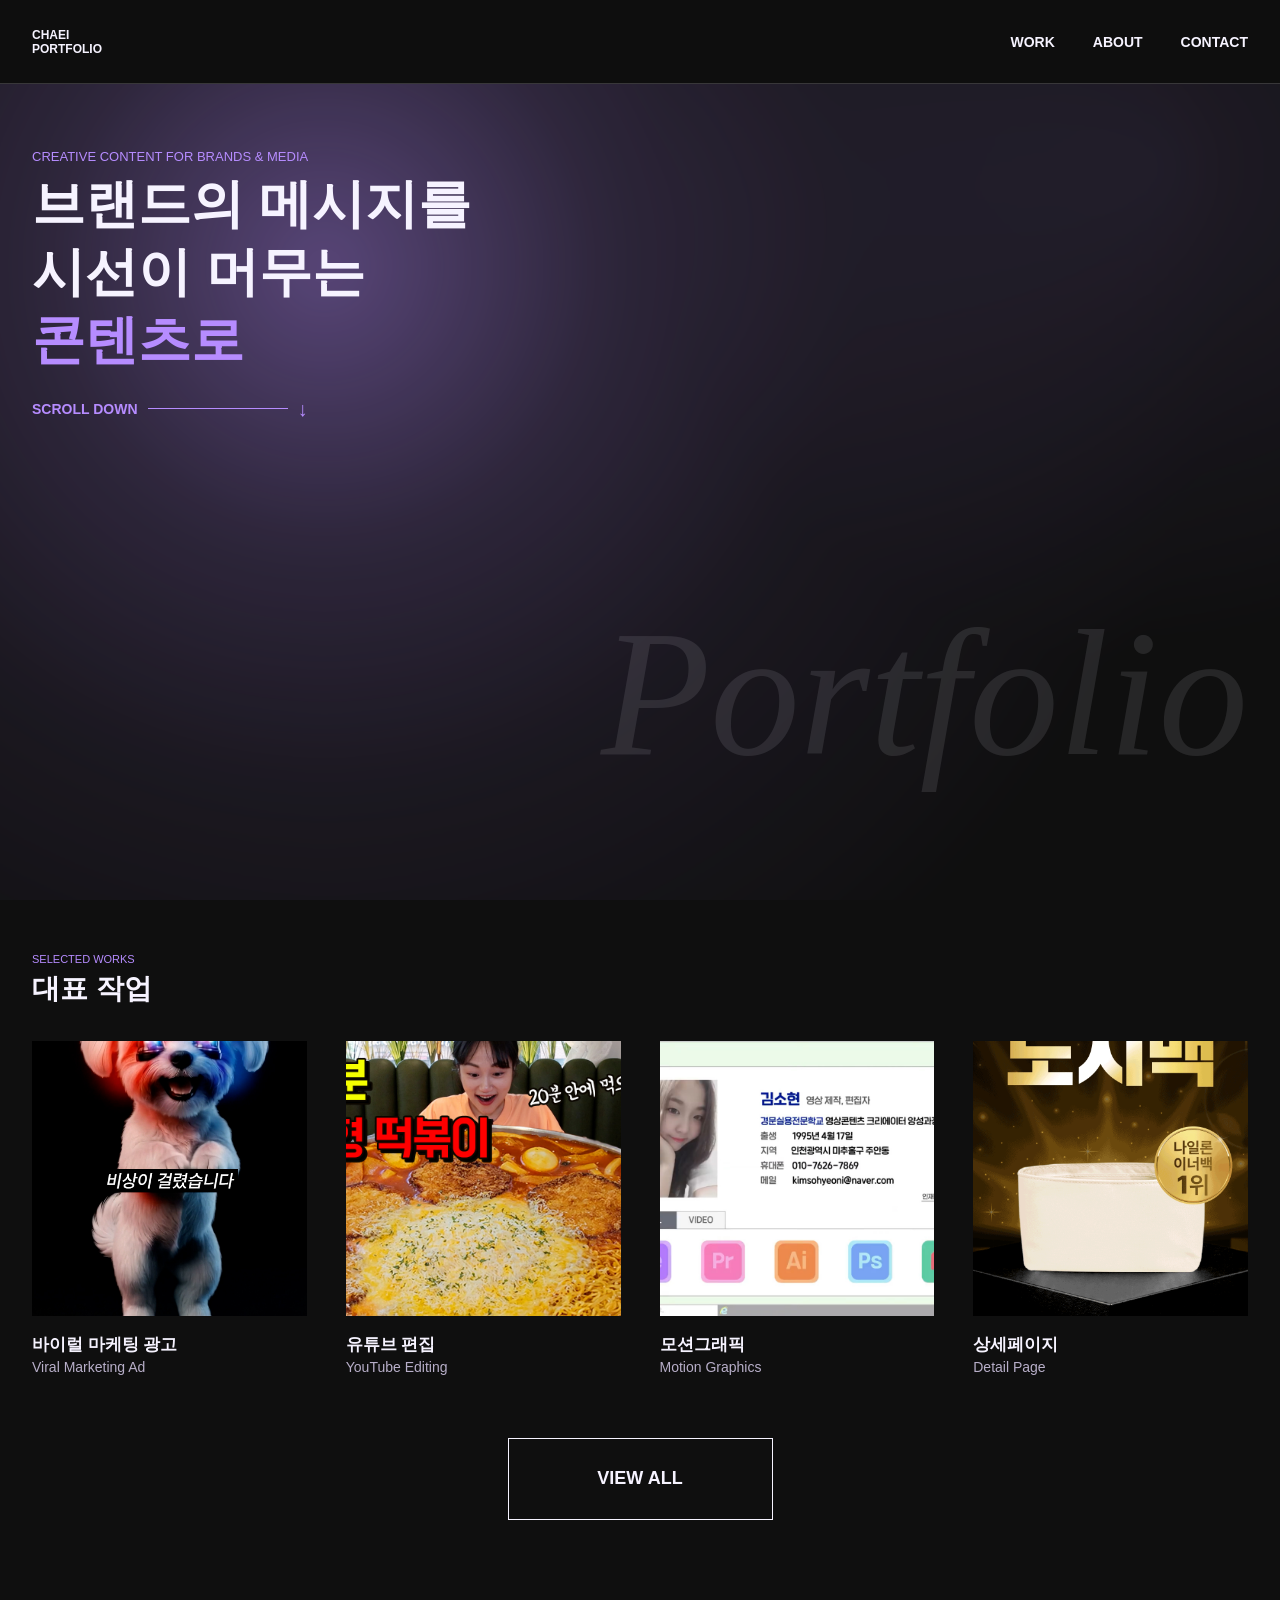
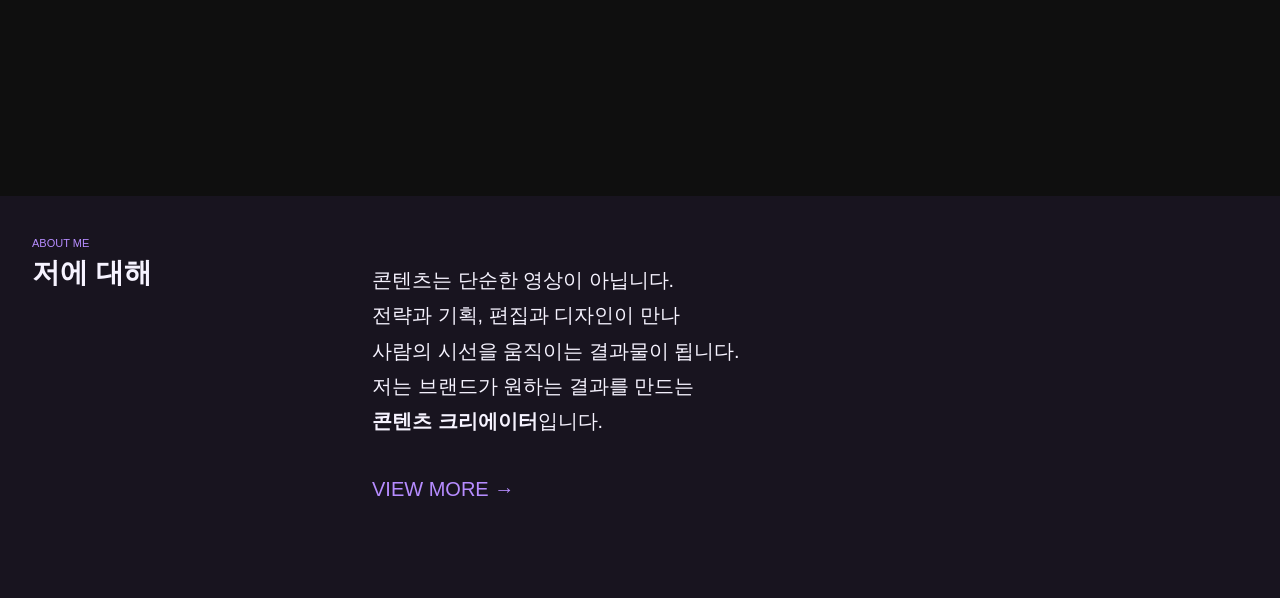
==== index.html @ d7ba829d "상세페이지 작업 업데이트" ====
<!doctype html>
<html lang="ko">
  <head>
    <meta charset="UTF-8" />
    <meta name="viewport" content="width=device-width, initial-scale=1.0" />
    <meta name="description" content="김채이 포트폴리오" />
    <meta property="og:type" content="website" />
    <meta property="og:title" content="Chaei Portfolio" />
    <meta property="og:description" content="김채이 포트폴리오" />
    <meta property="og:url" content="https://95chae2.github.io/portfolio-site/" />
    <meta property="og:image" content="https://95chae2.github.io/portfolio-site/images/share-card-v4.png" />
    <meta property="og:image:url" content="https://95chae2.github.io/portfolio-site/images/share-card-v4.png" />
    <meta property="og:image:secure_url" content="https://95chae2.github.io/portfolio-site/images/share-card-v4.png" />
    <meta property="og:image:type" content="image/png" />
    <meta property="og:image:width" content="800" />
    <meta property="og:image:height" content="400" />
    <meta name="twitter:card" content="summary_large_image" />
    <meta name="twitter:title" content="Chaei Portfolio" />
    <meta name="twitter:description" content="김채이 포트폴리오" />
    <meta name="twitter:image" content="https://95chae2.github.io/portfolio-site/images/share-card-v4.png" />
    <title>Chaei Portfolio</title>
    <link rel="stylesheet" href="styles.css" />
    <script src="script.js" defer></script>
  </head>
  <body>
    <header class="site-header">
      <a class="brand" href="index.html" aria-label="Chaei Portfolio home">CHAEI PORTFOLIO</a>
      <nav aria-label="Main navigation">
        <a href="work.html">WORK</a>
        <a href="about.html">ABOUT</a>
        <a href="contact.html">CONTACT</a>
      </nav>
    </header>

    <main id="top">
      <section class="hero" aria-labelledby="hero-title">
        <div class="hero-copy">
          <p>CREATIVE CONTENT FOR BRANDS &amp; MEDIA</p>
          <h1 id="hero-title">
            <span class="hero-line">브랜드의 메시지를</span>
            <span class="hero-line">시선이 머무는</span>
            <span class="hero-line hero-accent-line">콘텐츠로</span>
          </h1>
          <a class="scroll-cue" href="#work">
            <span>SCROLL DOWN</span>
            <i aria-hidden="true"></i>
            <b aria-hidden="true">↓</b>
          </a>
        </div>
        <span class="hero-rail-label" aria-hidden="true">CHAEI PORTFOLIO</span>
        <strong class="portfolio-wordmark" aria-hidden="true">Portfolio</strong>
      </section>

      <section class="selected-work" id="work" aria-labelledby="selected-title">
        <div class="section-heading">
          <p>SELECTED WORKS</p>
          <h2 id="selected-title">대표 작업</h2>
        </div>

        <div class="selected-grid">
          <a class="selected-card" href="work.html#viral">
            <div class="work-art viral selected-media" aria-hidden="true">
              <img src="images/viral-ad-01.jpg" alt="" />
            </div>
            <h3>바이럴 마케팅 광고</h3>
            <p>Viral Marketing Ad</p>
          </a>
          <a class="selected-card" href="work.html#youtube">
            <div class="work-art youtube selected-media" aria-hidden="true">
              <img src="images/youtube-01.jpg" alt="" />
            </div>
            <h3>유튜브 편집</h3>
            <p>YouTube Editing</p>
          </a>
          <a class="selected-card" href="work.html#motion">
            <div class="work-art motion selected-media" aria-hidden="true">
              <img src="images/motion-01.jpg" alt="" />
            </div>
            <h3>모션그래픽</h3>
            <p>Motion Graphics</p>
          </a>
          <a class="selected-card" href="work.html#detail">
            <div class="work-art detail selected-media" aria-hidden="true">
              <img src="images/detail-page-01.gif" alt="" />
            </div>
            <h3>상세페이지</h3>
            <p>Detail Page</p>
          </a>
        </div>

        <a class="view-all" href="work.html">VIEW ALL</a>
      </section>

      <section class="about" id="about" aria-labelledby="about-title">
        <div class="about-inner">
          <div class="section-heading">
            <p>ABOUT ME</p>
            <h2 id="about-title">저에 대해</h2>
          </div>
          <div class="about-copy">
            <p>
              콘텐츠는 단순한 영상이 아닙니다.<br />
              전략과 기획, 편집과 디자인이 만나<br />
              사람의 시선을 움직이는 결과물이 됩니다.<br />
              저는 브랜드가 원하는 결과를 만드는<br />
              <span>콘텐츠 크리에이터</span>입니다.
            </p>
            <a href="about.html">VIEW MORE →</a>
          </div>
        </div>
      </section>

    </main>
  </body>
</html>
---- styles.css ----
:root {
  color-scheme: dark;
  --ink: #f6f3ff;
  --paper: #0f0f0f;
  --panel: #18141f;
  --line: rgba(246, 243, 255, 0.18);
  --muted: #b8afc9;
  --accent: #b68cff;
  --max: 1238px;
}

* {
  box-sizing: border-box;
}

html {
  scroll-behavior: smooth;
}

body {
  margin: 0;
  background: var(--paper);
  color: var(--ink);
  font-family:
    Pretendard, "Noto Sans KR", Inter, Arial, sans-serif;
  letter-spacing: 0;
}

a,
button {
  color: inherit;
}

a {
  text-decoration: none;
}

button {
  font: inherit;
}

.site-header {
  position: sticky;
  top: 0;
  z-index: 5;
  display: flex;
  align-items: center;
  justify-content: space-between;
  width: min(calc(100% - 64px), var(--max));
  height: 84px;
  margin: 0 auto;
}

.site-header::after {
  position: absolute;
  right: 50%;
  bottom: 0;
  width: 100vw;
  height: 1px;
  background: var(--line);
  transform: translateX(50%);
  content: "";
}

.site-header::before {
  position: absolute;
  z-index: -1;
  top: 0;
  left: 50%;
  width: 100vw;
  height: 100%;
  background: color-mix(in srgb, var(--paper) 92%, transparent);
  backdrop-filter: blur(12px);
  transform: translateX(-50%);
  content: "";
}

.brand {
  width: 90px;
  font-size: 12px;
  font-weight: 700;
  line-height: 1.2;
}

nav {
  display: flex;
  gap: 38px;
  font-size: 14px;
  font-weight: 700;
}

nav a {
  transition: color 180ms ease;
}

nav a:hover,
nav a:focus-visible,
nav a[aria-current="page"] {
  color: var(--accent);
}

main {
  overflow: hidden;
}

.hero,
.selected-work,
.about-inner,
.gallery {
  width: min(calc(100% - 64px), var(--max));
  margin: 0 auto;
}

.hero {
  position: relative;
  isolation: isolate;
  overflow: hidden;
  width: 100%;
  min-height: max(548px, calc(100svh - 84px));
  padding-top: 64px;
  padding-inline: max(32px, calc((100vw - var(--max)) / 2));
  --glow-x: 34%;
  --glow-y: 32%;
}

.hero::before {
  position: absolute;
  z-index: -1;
  pointer-events: none;
  content: "";
  inset: -24%;
  background:
    radial-gradient(
      circle at var(--glow-x) var(--glow-y),
      rgba(182, 140, 255, 0.48) 0,
      rgba(182, 140, 255, 0.2) 18%,
      rgba(182, 140, 255, 0.08) 34%,
      transparent 58%
    ),
    radial-gradient(circle at 76% 24%, rgba(182, 140, 255, 0.11), transparent 28%);
  filter: blur(16px);
  opacity: 0.92;
  transform: scale(1.04);
  transition:
    background-position 220ms ease,
    opacity 360ms ease;
}

.hero-copy,
.hero-rail-label {
  position: relative;
  z-index: 1;
}

.hero-copy {
  width: min(530px, 100%);
}

.hero-copy p {
  margin: 0;
  color: var(--accent);
  font-size: 13px;
  font-weight: 300;
  line-height: 1.35;
}

.hero h1 {
  margin: 4px 0 0;
  font-size: clamp(40px, 4.15vw, 64px);
  font-weight: 900;
  line-height: 1.28;
}

.hero-line {
  display: block;
  width: fit-content;
  opacity: 0;
  transform: translateY(24px);
  animation: hero-line-rise 1.6s cubic-bezier(0.22, 1, 0.36, 1) forwards;
}

.hero-line:nth-child(2) {
  animation-delay: 320ms;
}

.hero-line:nth-child(3) {
  animation-delay: 640ms;
}

.hero-accent-line {
  color: var(--accent);
}

.scroll-cue {
  display: inline-flex;
  align-items: center;
  gap: 10px;
  margin-top: 25px;
  color: var(--accent);
  font-size: 14px;
  font-weight: 800;
}

.scroll-cue i {
  width: 140px;
  height: 1px;
  background: var(--accent);
}

.scroll-cue b {
  font-size: 20px;
  line-height: 1;
}

.hero-rail-label {
  position: absolute;
  bottom: 22px;
  left: -42px;
  transform: rotate(-90deg);
  transform-origin: left bottom;
  color: rgba(246, 243, 255, 0.38);
  font-size: 11px;
  font-weight: 300;
  line-height: 1;
}

.portfolio-wordmark {
  position: absolute;
  z-index: 0;
  right: max(32px, calc((100vw - var(--max)) / 2));
  bottom: clamp(88px, 14vh, 154px);
  color: rgba(246, 243, 255, 0.1);
  font-family: Georgia, "Times New Roman", serif;
  font-size: clamp(120px, 14vw, 260px);
  font-style: italic;
  font-weight: 500;
  line-height: 0.9;
  pointer-events: none;
  user-select: none;
}

.selected-work {
  position: relative;
  min-height: calc(100svh - 4px);
  scroll-margin-top: 84px;
  padding-top: 52px;
}

.section-heading p {
  margin: 0;
  color: var(--accent);
  font-size: 11px;
  font-weight: 300;
  line-height: 1.35;
}

.section-heading h2 {
  margin: 3px 0 0;
  font-size: 28px;
  font-weight: 700;
}

.selected-grid,
.gallery-grid {
  display: grid;
  grid-template-columns: repeat(4, minmax(0, 1fr));
  gap: 39px;
}

.selected-grid {
  margin-top: 33px;
}

.selected-card h3,
.selected-card p,
.gallery-item h2,
.gallery-item p {
  margin: 0;
}

.selected-card {
  display: block;
}

.selected-card .work-art {
  transition:
    transform 220ms ease,
    box-shadow 220ms ease;
}

.selected-card:hover .work-art,
.selected-card:focus-visible .work-art {
  box-shadow: 0 0 0 1px rgba(182, 140, 255, 0.5), 0 24px 70px rgba(182, 140, 255, 0.16);
  transform: translateY(-4px);
}

.selected-card h3 {
  margin-top: 18px;
  font-size: 17px;
  font-weight: 600;
  line-height: 1.25;
}

.selected-card p,
.gallery-item p {
  margin-top: 3px;
  color: var(--muted);
  font-size: 14px;
  font-weight: 400;
  line-height: 1.35;
}

.work-art {
  position: relative;
  isolation: isolate;
  aspect-ratio: 1;
  overflow: hidden;
  background: #252129;
}

.work-art::before,
.work-art::after {
  position: absolute;
  content: "";
}

.work-art::before {
  inset: 8%;
  border: 1px solid rgba(182, 140, 255, 0.42);
}

.work-art::after {
  inset: auto 8% 8%;
  height: 22%;
  border-top: 1px solid rgba(246, 243, 255, 0.24);
  background: rgba(246, 243, 255, 0.08);
}

.work-art img {
  position: absolute;
  z-index: 1;
  inset: 0;
  width: 100%;
  height: 100%;
  object-fit: cover;
}

.viral {
  background:
    linear-gradient(135deg, rgba(182, 140, 255, 0.28), rgba(0, 0, 0, 0.2)),
    linear-gradient(135deg, #29222f, #141216 70%);
}

.viral::before {
  background:
    linear-gradient(90deg, transparent 0 58%, rgba(246, 243, 255, 0.9) 58% 61%, transparent 61%),
    linear-gradient(var(--accent), var(--accent));
  background-position: center, 12% 16%;
  background-repeat: no-repeat;
  background-size: auto, 42% 25%;
}

.youtube {
  background:
    linear-gradient(135deg, rgba(182, 140, 255, 0.22), transparent),
    linear-gradient(145deg, #161319, #31243f);
}

.youtube::before {
  border-radius: 50%;
  background:
    conic-gradient(from 210deg, transparent 0 27%, rgba(246, 243, 255, 0.88) 27% 29%, transparent 29%),
    radial-gradient(circle, rgba(182, 140, 255, 0.24) 0 34%, transparent 35%);
}

.motion {
  background:
    repeating-linear-gradient(135deg, transparent 0 18px, rgba(246, 243, 255, 0.08) 18px 20px),
    linear-gradient(135deg, #17121f, #3b2760);
}

.motion::before {
  border-radius: 50% 0 50% 0;
  background: linear-gradient(135deg, var(--accent), transparent 68%);
}

.detail {
  background:
    linear-gradient(180deg, rgba(182, 140, 255, 0.2), transparent 45%),
    linear-gradient(145deg, #151318, #302541);
}

.detail::before {
  background:
    linear-gradient(rgba(246, 243, 255, 0.88), rgba(246, 243, 255, 0.88)) 18% 20% / 64% 11% no-repeat,
    linear-gradient(rgba(182, 140, 255, 0.28), rgba(182, 140, 255, 0.28)) 18% 39% / 52% 8% no-repeat,
    linear-gradient(rgba(182, 140, 255, 0.28), rgba(182, 140, 255, 0.28)) 18% 54% / 58% 8% no-repeat;
}

.image {
  background:
    linear-gradient(135deg, rgba(182, 140, 255, 0.22), rgba(0, 0, 0, 0.16)),
    linear-gradient(145deg, #18131f, #3a2c52);
}

.image::before {
  clip-path: polygon(0 100%, 30% 52%, 48% 76%, 69% 27%, 100% 100%);
  border: 0;
  background: rgba(246, 243, 255, 0.78);
}

.variant-b {
  filter: brightness(0.96);
}

.variant-c {
  filter: brightness(0.9);
}

.variant-d {
  filter: brightness(1.04);
}

.view-all {
  display: grid;
  width: min(265px, 100%);
  height: 82px;
  place-items: center;
  margin: 61px auto 0;
  border: 1px solid var(--ink);
  font-size: 18px;
  font-weight: 900;
  transition:
    background 180ms ease,
    color 180ms ease;
}

.view-all:hover,
.view-all:focus-visible {
  border-color: var(--accent);
  background: var(--accent);
  color: var(--paper);
}

.about {
  min-height: 402px;
  background:
    linear-gradient(90deg, var(--panel), rgba(24, 20, 31, 0.92)),
    var(--panel);
}

.about-inner {
  position: relative;
  display: grid;
  grid-template-columns: 260px minmax(320px, 640px);
  gap: 80px;
  min-height: 402px;
  align-items: start;
  padding-top: 40px;
}

.about-copy {
  position: relative;
  z-index: 1;
  padding-top: 27px;
}

.about-copy p {
  margin: 0;
  font-size: clamp(18px, 1.55vw, 24px);
  font-weight: 300;
  line-height: 1.78;
}

.about-copy p span {
  color: var(--ink);
  font-weight: 700;
}

.about-copy a {
  display: inline-block;
  margin-top: 38px;
  color: var(--accent);
  font-size: 20px;
  font-weight: 300;
}

.gallery {
  min-height: 2423px;
  padding-top: 76px;
  padding-bottom: 92px;
}

.work-page .gallery {
  padding-top: 76px;
}

.detail-shell {
  width: min(calc(100% - 64px), var(--max));
  min-height: calc(100vh - 84px);
  margin: 0 auto;
  padding: clamp(92px, 13vh, 168px) 0 96px;
}

.detail-kicker {
  margin: 0;
  color: var(--accent);
  font-size: 14px;
  font-weight: 300;
  line-height: 1.3;
}

.detail-shell h1 {
  max-width: 720px;
  margin: 22px 0 0;
  font-size: clamp(42px, 5vw, 76px);
  font-weight: 800;
  line-height: 1.22;
}

.contact-detail h1 {
  max-width: 980px;
  font-size: clamp(38px, 3.8vw, 58px);
  line-height: 1.3;
}

.detail-copy {
  display: grid;
  gap: 20px;
  max-width: 680px;
  margin-top: 52px;
}

.detail-copy p,
.contact-message {
  margin: 0;
  color: var(--muted);
  font-size: clamp(18px, 1.8vw, 25px);
  font-weight: 400;
  line-height: 1.7;
}

.detail-link,
.contact-mail,
.contact-phone {
  display: inline-flex;
  align-items: center;
  gap: 14px;
  margin-top: 52px;
  color: var(--accent);
  font-size: clamp(20px, 2vw, 30px);
  font-weight: 300;
}

.contact-message {
  max-width: 720px;
  margin-top: 34px;
}

.contact-links {
  display: grid;
  justify-items: start;
}

.contact-mail {
  margin-top: 18px;
  color: var(--accent);
  border-bottom: 1px solid rgba(246, 243, 255, 0.24);
  padding-bottom: 10px;
  font-size: clamp(18px, 1.7vw, 26px);
}

.contact-phone {
  margin-top: 58px;
  color: var(--accent);
}

.contact-icon {
  flex: 0 0 auto;
  width: 0.95em;
  height: 0.95em;
  fill: none;
  stroke: currentColor;
  stroke-width: 1.8;
  stroke-linecap: round;
  stroke-linejoin: round;
}

.about-profile {
  display: flex;
  flex-direction: column;
  align-items: center;
  min-height: calc(100svh - 84px);
  padding-top: clamp(48px, 7vh, 76px);
  text-align: center;
}

.profile-image {
  position: relative;
  display: grid;
  width: min(300px, 72vw);
  aspect-ratio: 1;
  place-items: center;
  overflow: hidden;
  background:
    radial-gradient(circle at 50% 34%, rgba(246, 243, 255, 0.16) 0 13%, transparent 13.5%),
    radial-gradient(ellipse at 50% 78%, rgba(182, 140, 255, 0.22) 0 30%, transparent 30.5%),
    linear-gradient(145deg, rgba(182, 140, 255, 0.3), rgba(15, 15, 15, 0.9));
  box-shadow: 0 32px 110px rgba(0, 0, 0, 0.34);
}

.profile-image span {
  align-self: end;
  margin-bottom: 24px;
  color: rgba(246, 243, 255, 0.4);
  font-size: 12px;
  font-weight: 300;
}

.profile-image img {
  position: absolute;
  z-index: 1;
  inset: 0;
  width: 100%;
  height: 100%;
  object-fit: cover;
}

.profile-copy {
  width: min(760px, 100%);
  margin-top: 34px;
}

.profile-copy h1 {
  margin: 0;
  font-size: clamp(34px, 3vw, 48px);
  font-weight: 700;
  line-height: 1.2;
}

.profile-copy p {
  margin: 20px auto 0;
  color: var(--ink);
  font-size: clamp(18px, 1.55vw, 24px);
  font-weight: 500;
  line-height: 1.8;
}

.profile-copy strong {
  color: var(--ink);
  font-weight: 700;
}

.career {
  width: min(900px, 100%);
  margin-top: max(96px, calc(100svh - 560px));
  text-align: left;
}

.career h2 {
  margin: 0 0 30px;
  color: var(--accent);
  font-size: clamp(26px, 2.4vw, 36px);
  font-weight: 700;
  line-height: 1.2;
}

.career ol {
  display: grid;
  gap: 0;
  margin: 0;
  padding: 0;
  list-style: none;
}

.career li {
  display: grid;
  grid-template-columns: 220px minmax(0, 1fr);
  gap: 32px;
  align-items: start;
  border-top: 1px solid var(--line);
  padding: 24px 0;
  font-size: clamp(17px, 1.45vw, 22px);
  line-height: 1.5;
}

.career li:last-child {
  border-bottom: 1px solid var(--line);
}

.career time {
  color: var(--accent);
  font-weight: 400;
}

.career span {
  font-weight: 400;
}

.gallery-controls {
  display: flex;
  flex-wrap: wrap;
  gap: 19px;
  margin-bottom: 18px;
}

.gallery-controls button {
  min-width: 108px;
  height: 45px;
  border: 1px solid var(--ink);
  background: transparent;
  cursor: pointer;
  font-size: 18px;
  font-weight: 800;
  transition:
    background 180ms ease,
    color 180ms ease,
    opacity 180ms ease;
}

.gallery-controls button:hover,
.gallery-controls button:focus-visible,
.gallery-controls .is-active {
  border-color: var(--accent);
  background: var(--accent);
  color: var(--paper);
}

.gallery-grid {
  row-gap: 42px;
}

.gallery-note {
  margin: 0 0 32px;
  color: var(--muted);
  font-size: 13px;
  font-weight: 300;
  line-height: 1.5;
}

.gallery-item {
  min-width: 0;
}

.gallery-item .work-art {
  aspect-ratio: 9 / 16;
}

.gallery-item[data-kind="youtube"] .work-art,
.gallery-item[data-kind="motion"] .work-art {
  aspect-ratio: 16 / 9;
}

.gallery-item[data-kind="detail"] .work-art {
  aspect-ratio: var(--gif-ratio, 9 / 16);
}

.gallery-item[data-youtube],
.gallery-item[data-site-url] {
  cursor: pointer;
}

.gallery-item[data-youtube]:focus-visible,
.gallery-item[data-site-url]:focus-visible {
  outline: 1px solid var(--accent);
  outline-offset: 8px;
}

.gallery-item[data-youtube]:hover .work-art,
.gallery-item[data-youtube]:focus-visible .work-art,
.gallery-item[data-site-url]:hover .work-art,
.gallery-item[data-site-url]:focus-visible .work-art {
  box-shadow: 0 0 0 1px rgba(182, 140, 255, 0.48), 0 24px 70px rgba(182, 140, 255, 0.16);
}

.gallery-item h2 {
  margin-top: 18px;
  color: #cfb4ff;
  font-size: 16px;
  font-weight: 700;
  line-height: 1.25;
  text-transform: none;
}

.gallery-item > p:not(.work-credit) {
  color: var(--ink);
}

.gallery-item .work-credit {
  margin-top: 3px;
  color: var(--ink);
  font-size: 13px;
  font-weight: 300;
}

.gallery-item.is-hidden {
  display: none;
}


@keyframes hero-line-rise {
  to {
    opacity: 1;
    transform: translateY(0);
  }
}

@media (prefers-reduced-motion: reduce) {
  html {
    scroll-behavior: auto;
  }

  .hero-line {
    animation: none;
    opacity: 1;
    transform: none;
  }

}

@media (max-width: 980px) {
  .site-header,
  .hero,
  .selected-work,
  .about-inner,
  .gallery,
  .detail-shell {
    width: min(calc(100% - 40px), var(--max));
  }

  .selected-grid,
  .gallery-grid {
    grid-template-columns: repeat(2, minmax(0, 1fr));
    gap: 28px;
  }

  .hero {
    min-height: 500px;
  }

  .portfolio-wordmark {
    font-size: clamp(96px, 13vw, 180px);
  }

  .selected-work {
    min-height: auto;
    padding-bottom: 84px;
  }

  .about-inner {
    grid-template-columns: minmax(180px, 240px) 1fr;
    gap: 36px;
  }

  .gallery {
    min-height: auto;
  }
}

@media (max-width: 640px) {
  .site-header {
    width: calc(100% - 32px);
    height: 72px;
  }

  nav {
    gap: 16px;
    font-size: 12px;
  }

  .hero,
  .selected-work,
  .about-inner,
  .gallery,
  .detail-shell {
    width: calc(100% - 32px);
  }

  .hero {
    width: 100%;
    min-height: calc(100svh - 72px);
    padding-top: 26px;
    padding-inline: 16px;
  }

  .hero h1 {
    font-size: 38px;
  }

  .scroll-cue i {
    width: 76px;
  }

  .hero-rail-label {
    display: none;
  }

  .portfolio-wordmark {
    right: 16px;
    bottom: clamp(250px, 32svh, 310px);
    font-size: 86px;
  }

  .selected-work {
    scroll-margin-top: 72px;
    padding-top: 20px;
  }

  .selected-grid,
  .gallery-grid {
    grid-template-columns: 1fr;
  }

  .view-all {
    height: 68px;
    margin-top: 42px;
  }

  .about {
    min-height: 0;
  }

  .about-inner {
    display: block;
    min-height: 0;
    padding-top: 34px;
    padding-bottom: 44px;
  }

  .about-copy {
    padding-top: 22px;
  }

  .about-copy p {
    font-size: 18px;
  }

  .gallery {
    padding-top: 48px;
  }

  .gallery-controls {
    display: grid;
    grid-template-columns: repeat(2, minmax(0, 1fr));
    gap: 12px;
  }

  .gallery-controls button {
    min-width: 0;
  }

  .detail-shell {
    min-height: calc(100vh - 72px);
    padding-top: 72px;
    padding-bottom: 64px;
  }

  .contact-detail h1 {
    font-size: clamp(30px, 8.4vw, 36px);
    line-height: 1.35;
  }

  .detail-copy {
    margin-top: 36px;
  }

  .about-profile {
    min-height: calc(100svh - 72px);
    padding-top: 24px;
  }

  .profile-copy {
    margin-top: 34px;
  }

  .profile-copy p {
    margin-top: 20px;
    font-size: 17px;
    font-weight: 400;
  }

  .career {
    margin-top: max(68px, calc(100svh - 610px));
  }

  .career h2 {
    margin-bottom: 20px;
  }

  .career li {
    grid-template-columns: 1fr;
    gap: 8px;
    padding: 18px 0;
    font-size: 16px;
  }

}
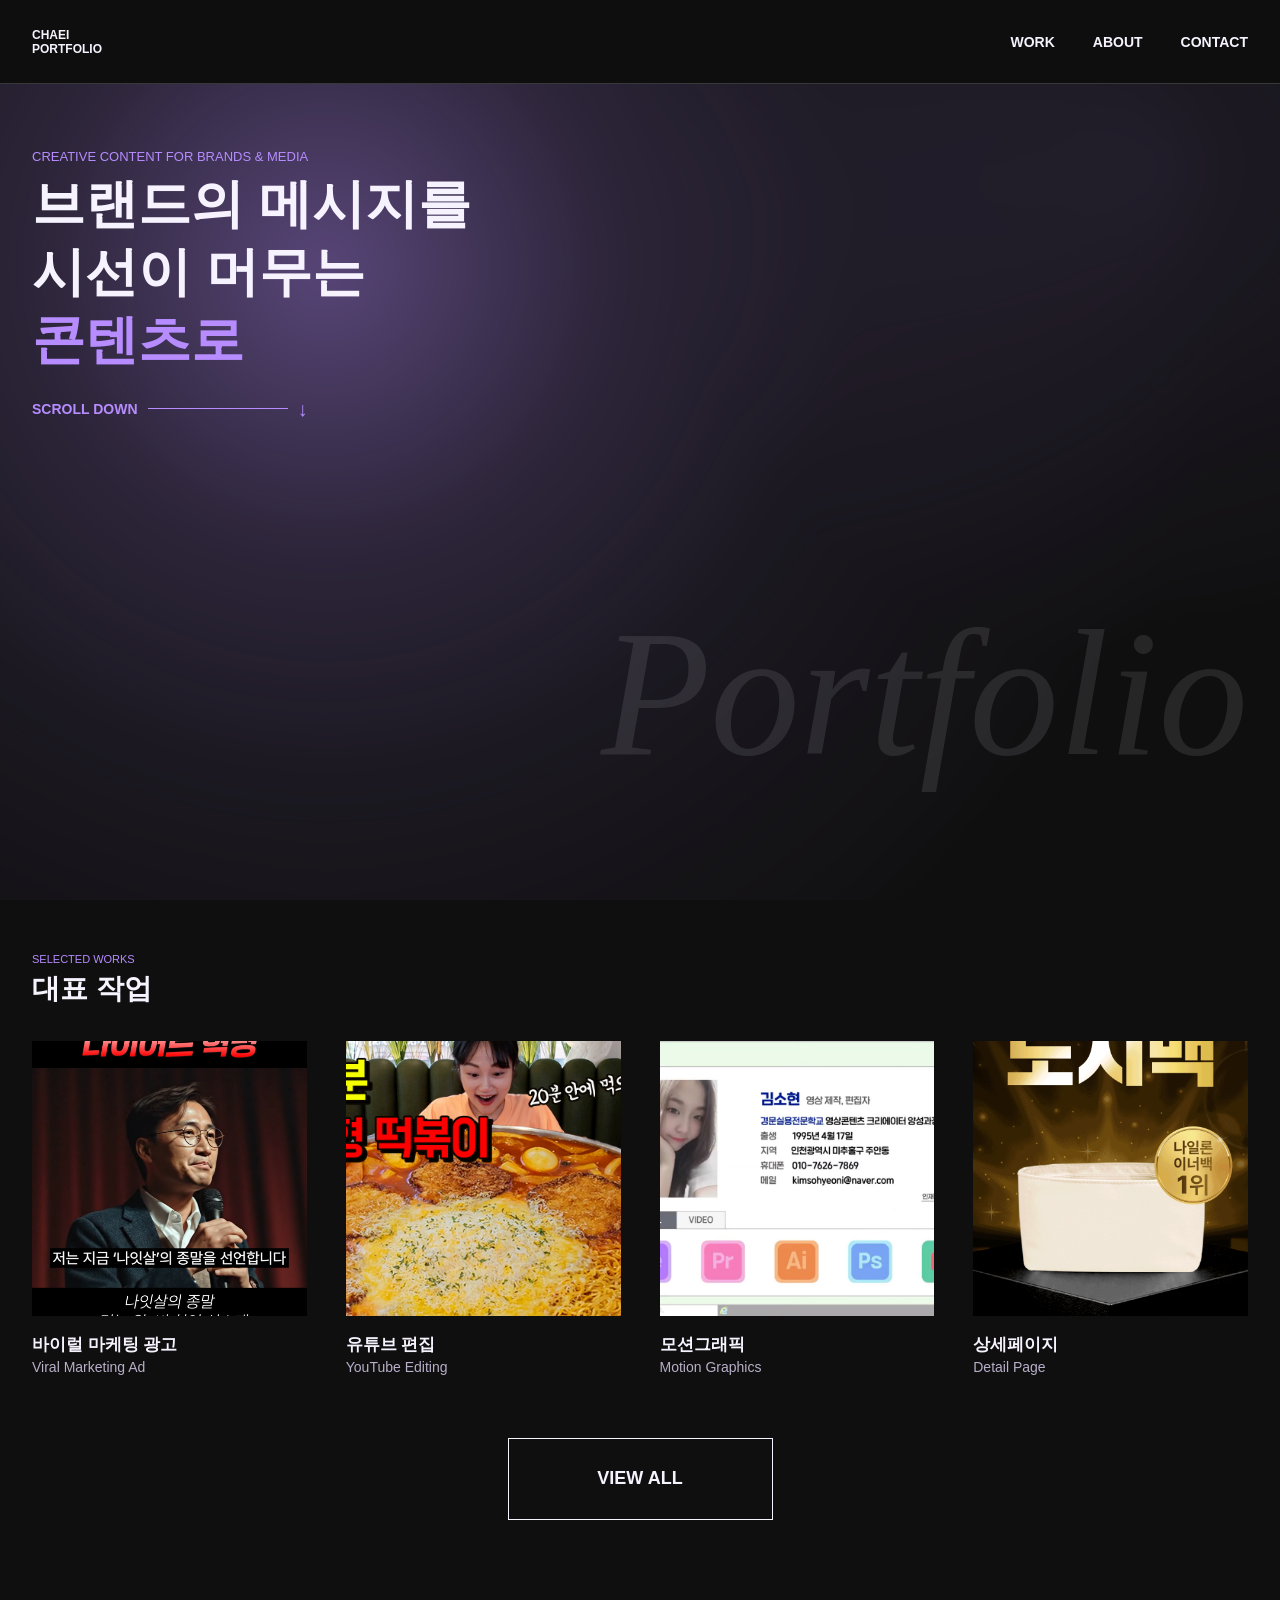
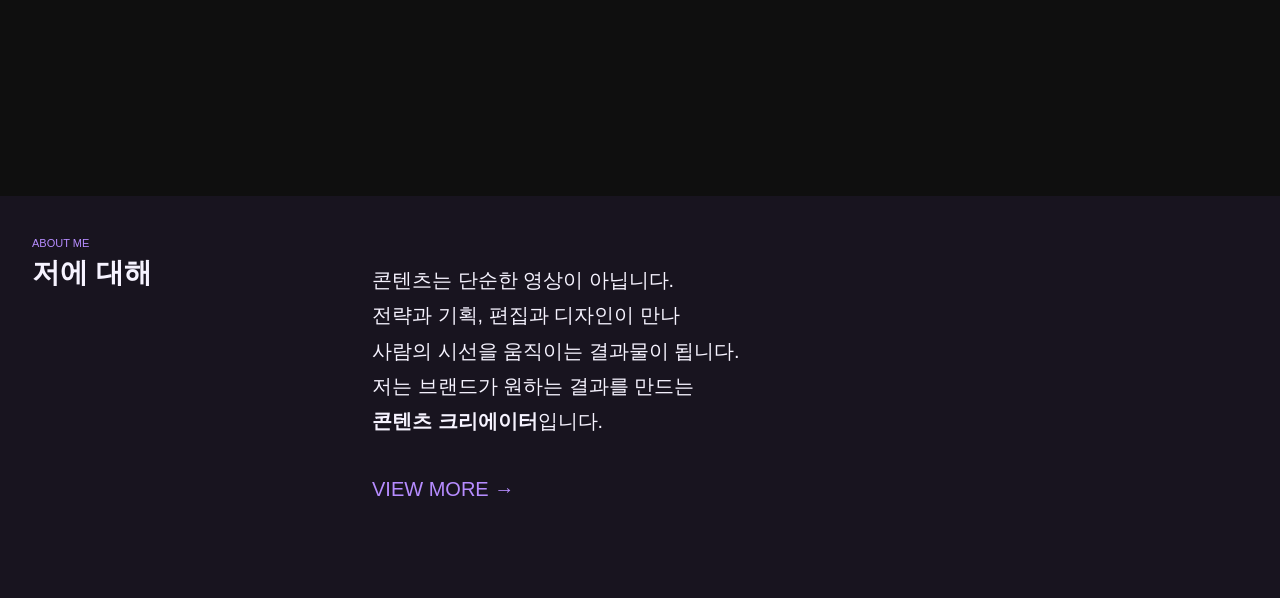
==== commit 48e335de: "update chaetube" ====
--- a/index.html
+++ b/index.html
@@ -58,7 +58,7 @@
         </div>
 
         <div class="selected-grid">
-          <a class="selected-card" href="work.html#viral">
+          <a class="selected-card" href="work.html#viral-source">
             <div class="work-art viral selected-media" aria-hidden="true">
               <img src="images/viral-ad-01.jpg" alt="" />
             </div>
--- a/styles.css
+++ b/styles.css
@@ -756,12 +756,14 @@
 }
 
 .gallery-item[data-youtube],
-.gallery-item[data-site-url] {
+.gallery-item[data-site-url],
+.gallery-item[href] {
   cursor: pointer;
 }
 
 .gallery-item[data-youtube]:focus-visible,
-.gallery-item[data-site-url]:focus-visible {
+.gallery-item[data-site-url]:focus-visible,
+.gallery-item[href]:focus-visible {
   outline: 1px solid var(--accent);
   outline-offset: 8px;
 }
@@ -769,7 +771,9 @@
 .gallery-item[data-youtube]:hover .work-art,
 .gallery-item[data-youtube]:focus-visible .work-art,
 .gallery-item[data-site-url]:hover .work-art,
-.gallery-item[data-site-url]:focus-visible .work-art {
+.gallery-item[data-site-url]:focus-visible .work-art,
+.gallery-item[href]:hover .work-art,
+.gallery-item[href]:focus-visible .work-art {
   box-shadow: 0 0 0 1px rgba(182, 140, 255, 0.48), 0 24px 70px rgba(182, 140, 255, 0.16);
 }
 
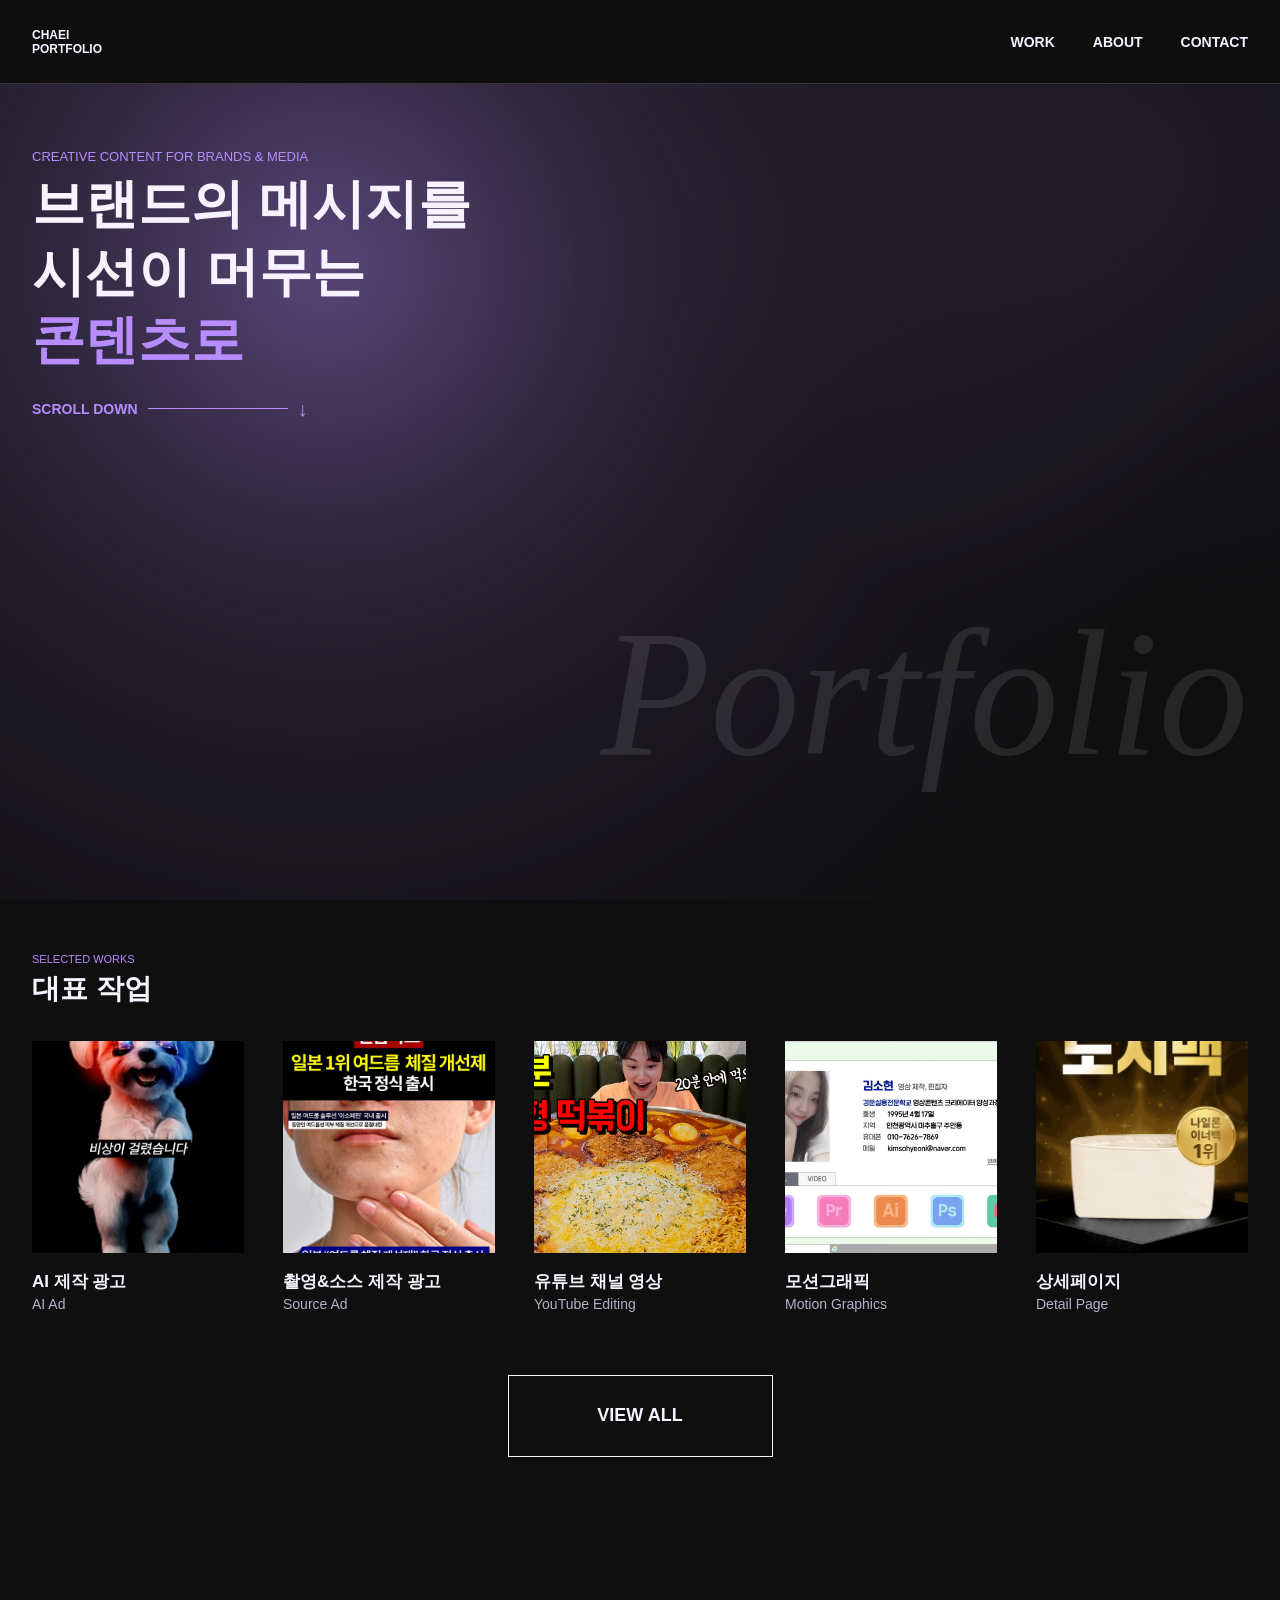
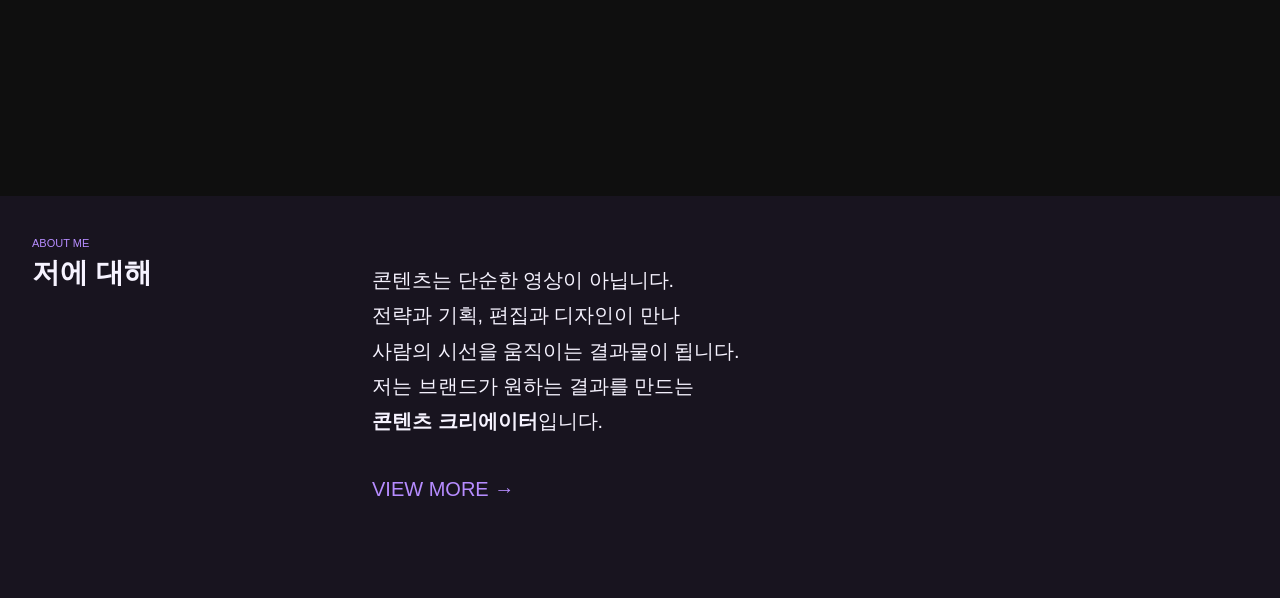
==== commit 8b68fd67: "update chaetube" ====
--- a/index.html
+++ b/index.html
@@ -58,18 +58,25 @@
         </div>
 
         <div class="selected-grid">
+          <a class="selected-card" href="work.html#viral-ai">
+            <div class="work-art viral selected-media" aria-hidden="true">
+              <img src="images/viral-ad-03.jpg" alt="" />
+            </div>
+            <h3>AI 제작 광고</h3>
+            <p>AI Ad</p>
+          </a>
           <a class="selected-card" href="work.html#viral-source">
             <div class="work-art viral selected-media" aria-hidden="true">
-              <img src="images/viral-ad-01.jpg" alt="" />
+              <img src="images/viral-source-01.jpg" alt="" />
             </div>
-            <h3>바이럴 마케팅 광고</h3>
-            <p>Viral Marketing Ad</p>
+            <h3>촬영&소스 제작 광고</h3>
+            <p>Source Ad</p>
           </a>
           <a class="selected-card" href="work.html#youtube">
             <div class="work-art youtube selected-media" aria-hidden="true">
               <img src="images/youtube-01.jpg" alt="" />
             </div>
-            <h3>유튜브 편집</h3>
+            <h3>유튜브 채널 영상</h3>
             <p>YouTube Editing</p>
           </a>
           <a class="selected-card" href="work.html#motion">
--- a/styles.css
+++ b/styles.css
@@ -263,12 +263,16 @@
 .selected-grid,
 .gallery-grid {
   display: grid;
+  gap: 39px;
+}
+
+.selected-grid {
+  grid-template-columns: repeat(5, minmax(0, 1fr));
+  margin-top: 33px;
+}
+
+.gallery-grid {
   grid-template-columns: repeat(4, minmax(0, 1fr));
-  gap: 39px;
-}
-
-.selected-grid {
-  margin-top: 33px;
 }
 
 .selected-card h3,
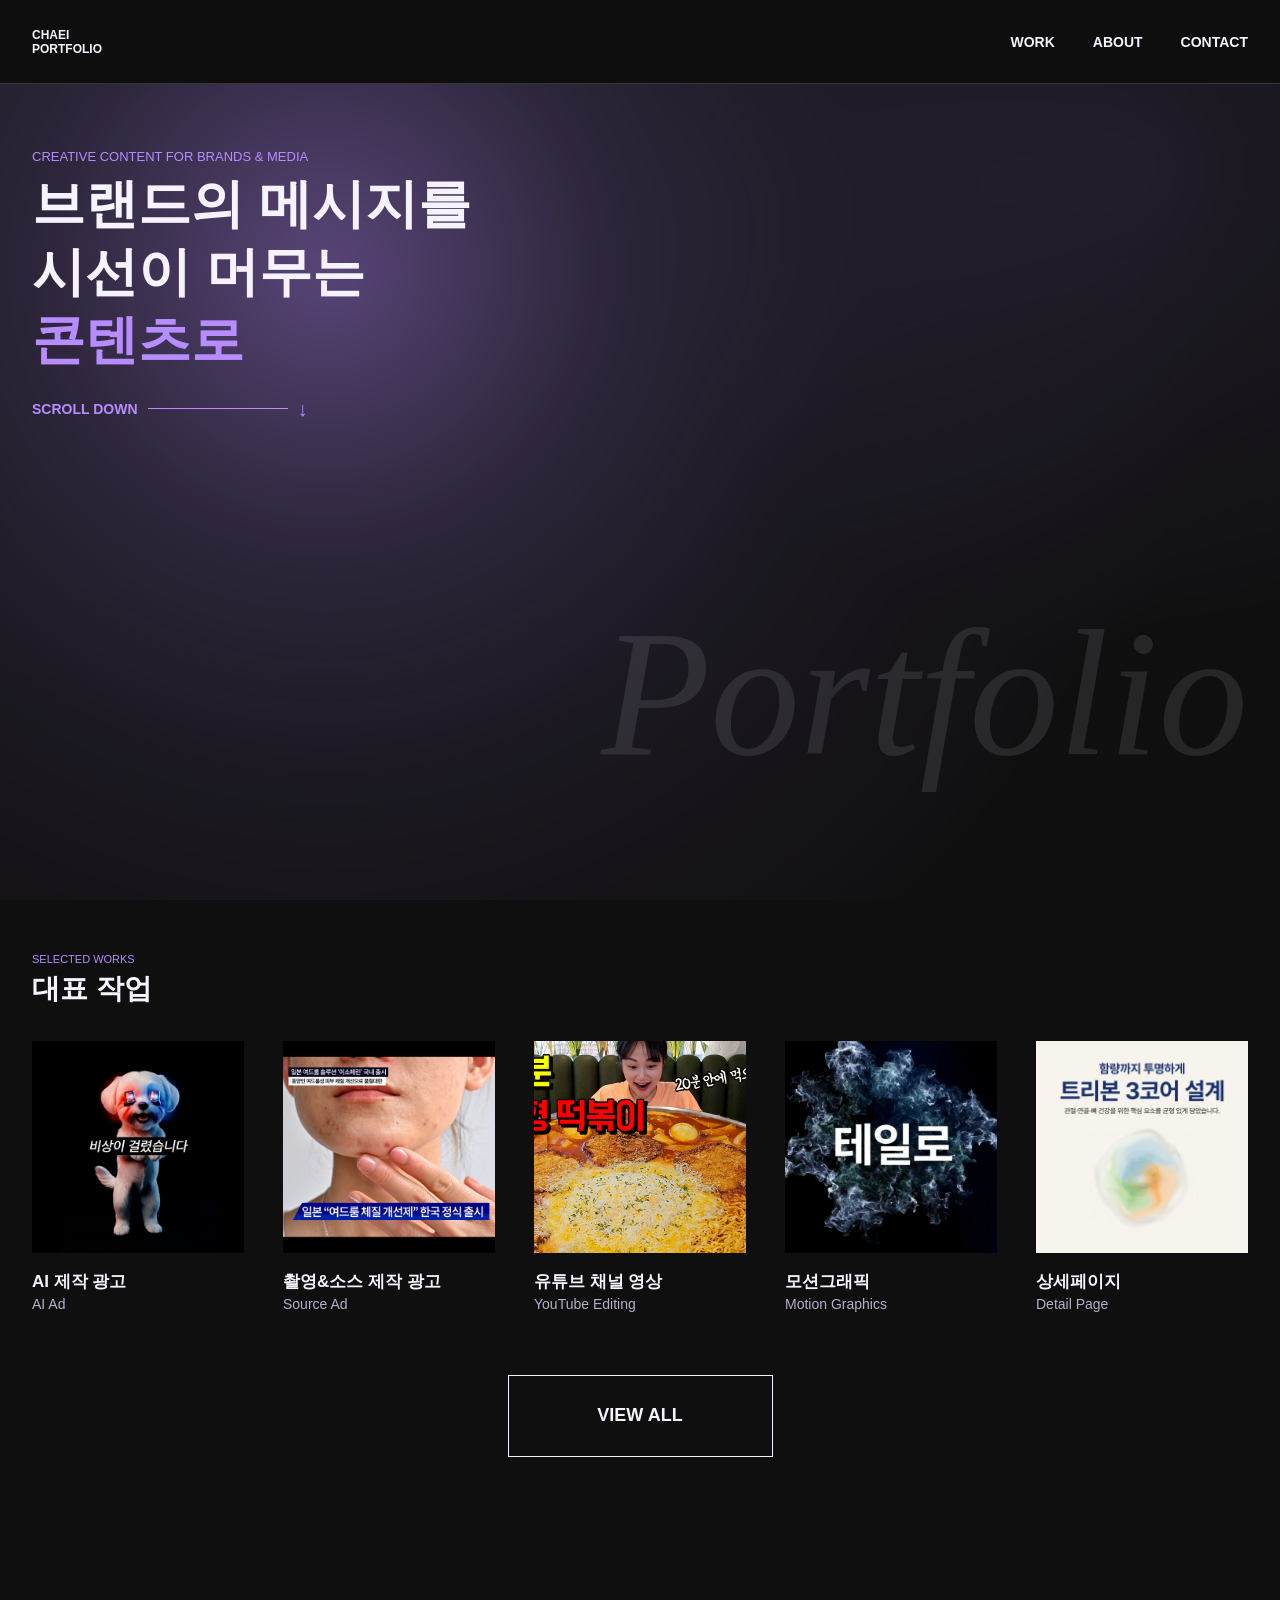
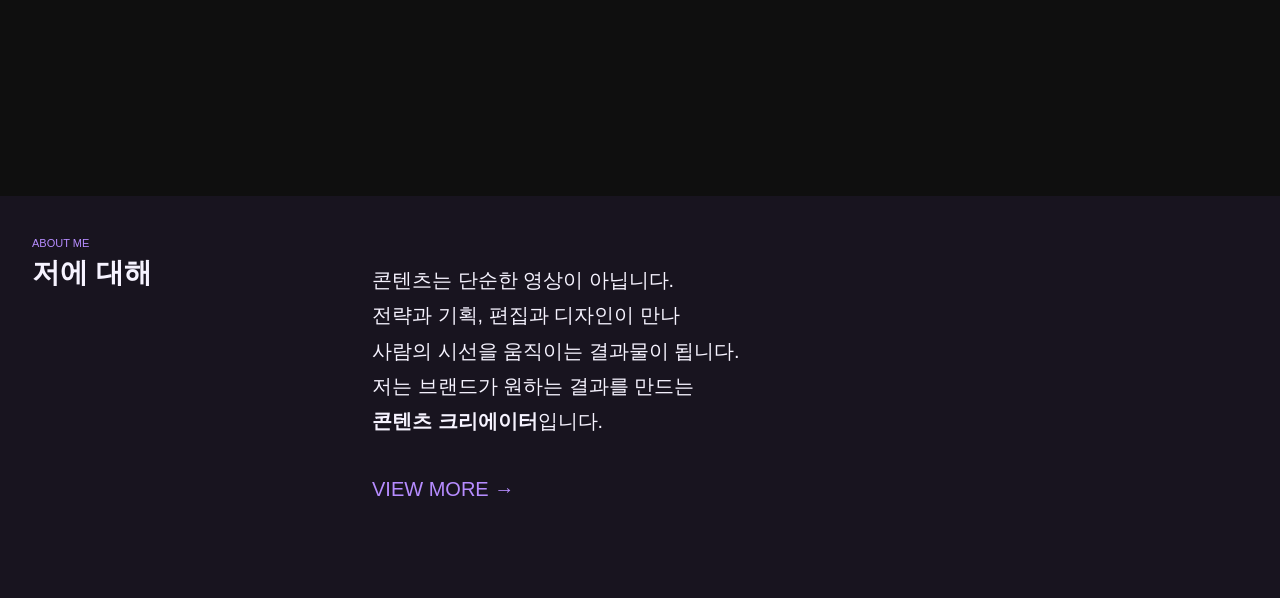
==== commit 5b313c38: "update chaetube" ====
--- a/index.html
+++ b/index.html
@@ -60,14 +60,14 @@
         <div class="selected-grid">
           <a class="selected-card" href="work.html#viral-ai">
             <div class="work-art viral selected-media" aria-hidden="true">
-              <img src="images/viral-ad-03.jpg" alt="" />
+              <img src="images/home-ai.jpg" alt="" />
             </div>
             <h3>AI 제작 광고</h3>
             <p>AI Ad</p>
           </a>
           <a class="selected-card" href="work.html#viral-source">
             <div class="work-art viral selected-media" aria-hidden="true">
-              <img src="images/viral-source-01.jpg" alt="" />
+              <img src="images/home-source.jpg" alt="" />
             </div>
             <h3>촬영&소스 제작 광고</h3>
             <p>Source Ad</p>
@@ -81,14 +81,14 @@
           </a>
           <a class="selected-card" href="work.html#motion">
             <div class="work-art motion selected-media" aria-hidden="true">
-              <img src="images/motion-01.jpg" alt="" />
+              <img src="images/home-motion.jpg" alt="" />
             </div>
             <h3>모션그래픽</h3>
             <p>Motion Graphics</p>
           </a>
           <a class="selected-card" href="work.html#detail">
             <div class="work-art detail selected-media" aria-hidden="true">
-              <img src="images/detail-page-01.gif" alt="" />
+              <img src="images/detail-page-02.gif" alt="" />
             </div>
             <h3>상세페이지</h3>
             <p>Detail Page</p>
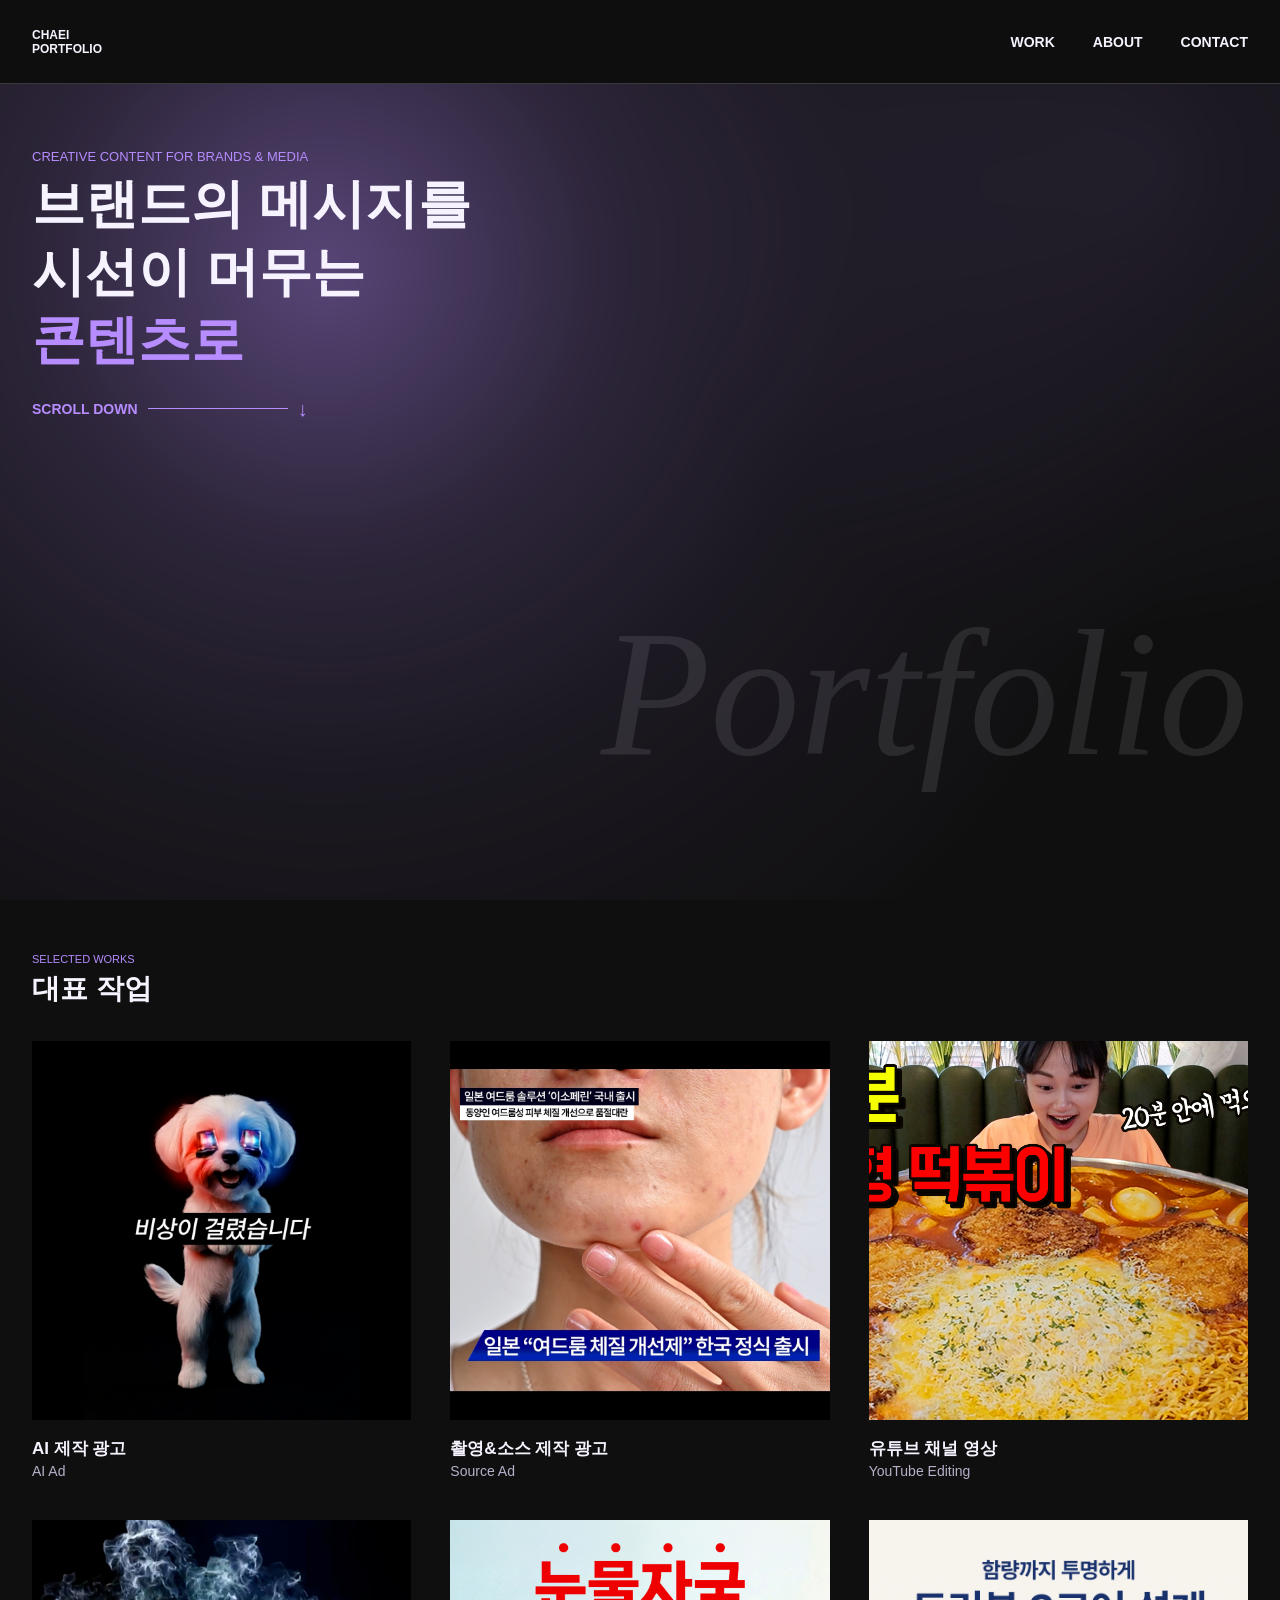
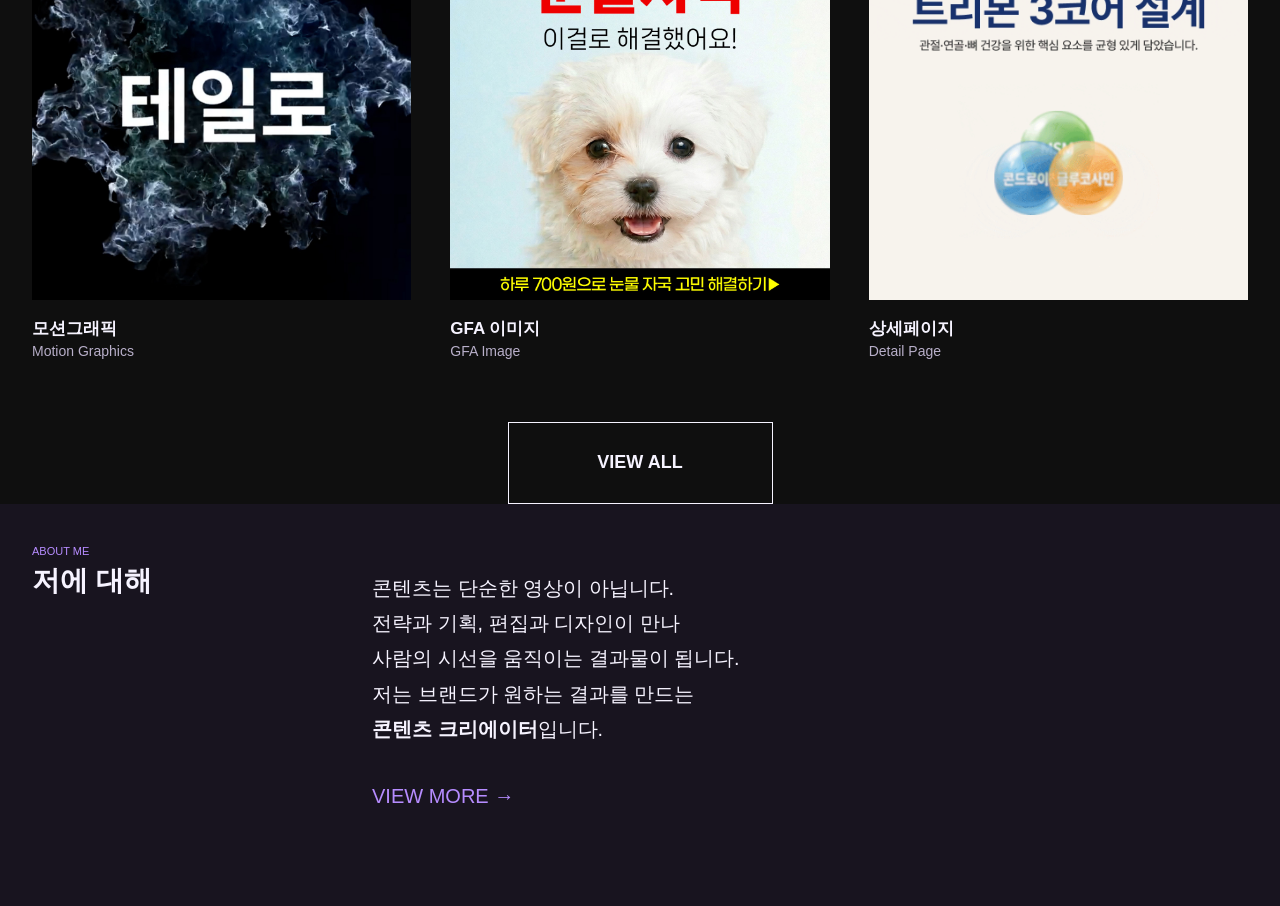
==== commit 6aa465b6: "update chaetube" ====
--- a/index.html
+++ b/index.html
@@ -86,6 +86,13 @@
             <h3>모션그래픽</h3>
             <p>Motion Graphics</p>
           </a>
+          <a class="selected-card" href="work.html#gfa">
+            <div class="work-art gfa selected-media" aria-hidden="true">
+              <img src="images/gfa-01.jpg" alt="" />
+            </div>
+            <h3>GFA 이미지</h3>
+            <p>GFA Image</p>
+          </a>
           <a class="selected-card" href="work.html#detail">
             <div class="work-art detail selected-media" aria-hidden="true">
               <img src="images/detail-page-02.gif" alt="" />
--- a/styles.css
+++ b/styles.css
@@ -267,7 +267,7 @@
 }
 
 .selected-grid {
-  grid-template-columns: repeat(5, minmax(0, 1fr));
+  grid-template-columns: repeat(3, minmax(0, 1fr));
   margin-top: 33px;
 }
 
@@ -755,6 +755,10 @@
   aspect-ratio: 16 / 9;
 }
 
+.gallery-item[data-kind="gfa"] .work-art {
+  aspect-ratio: 1;
+}
+
 .gallery-item[data-kind="detail"] .work-art {
   aspect-ratio: var(--gif-ratio, 9 / 16);
 }
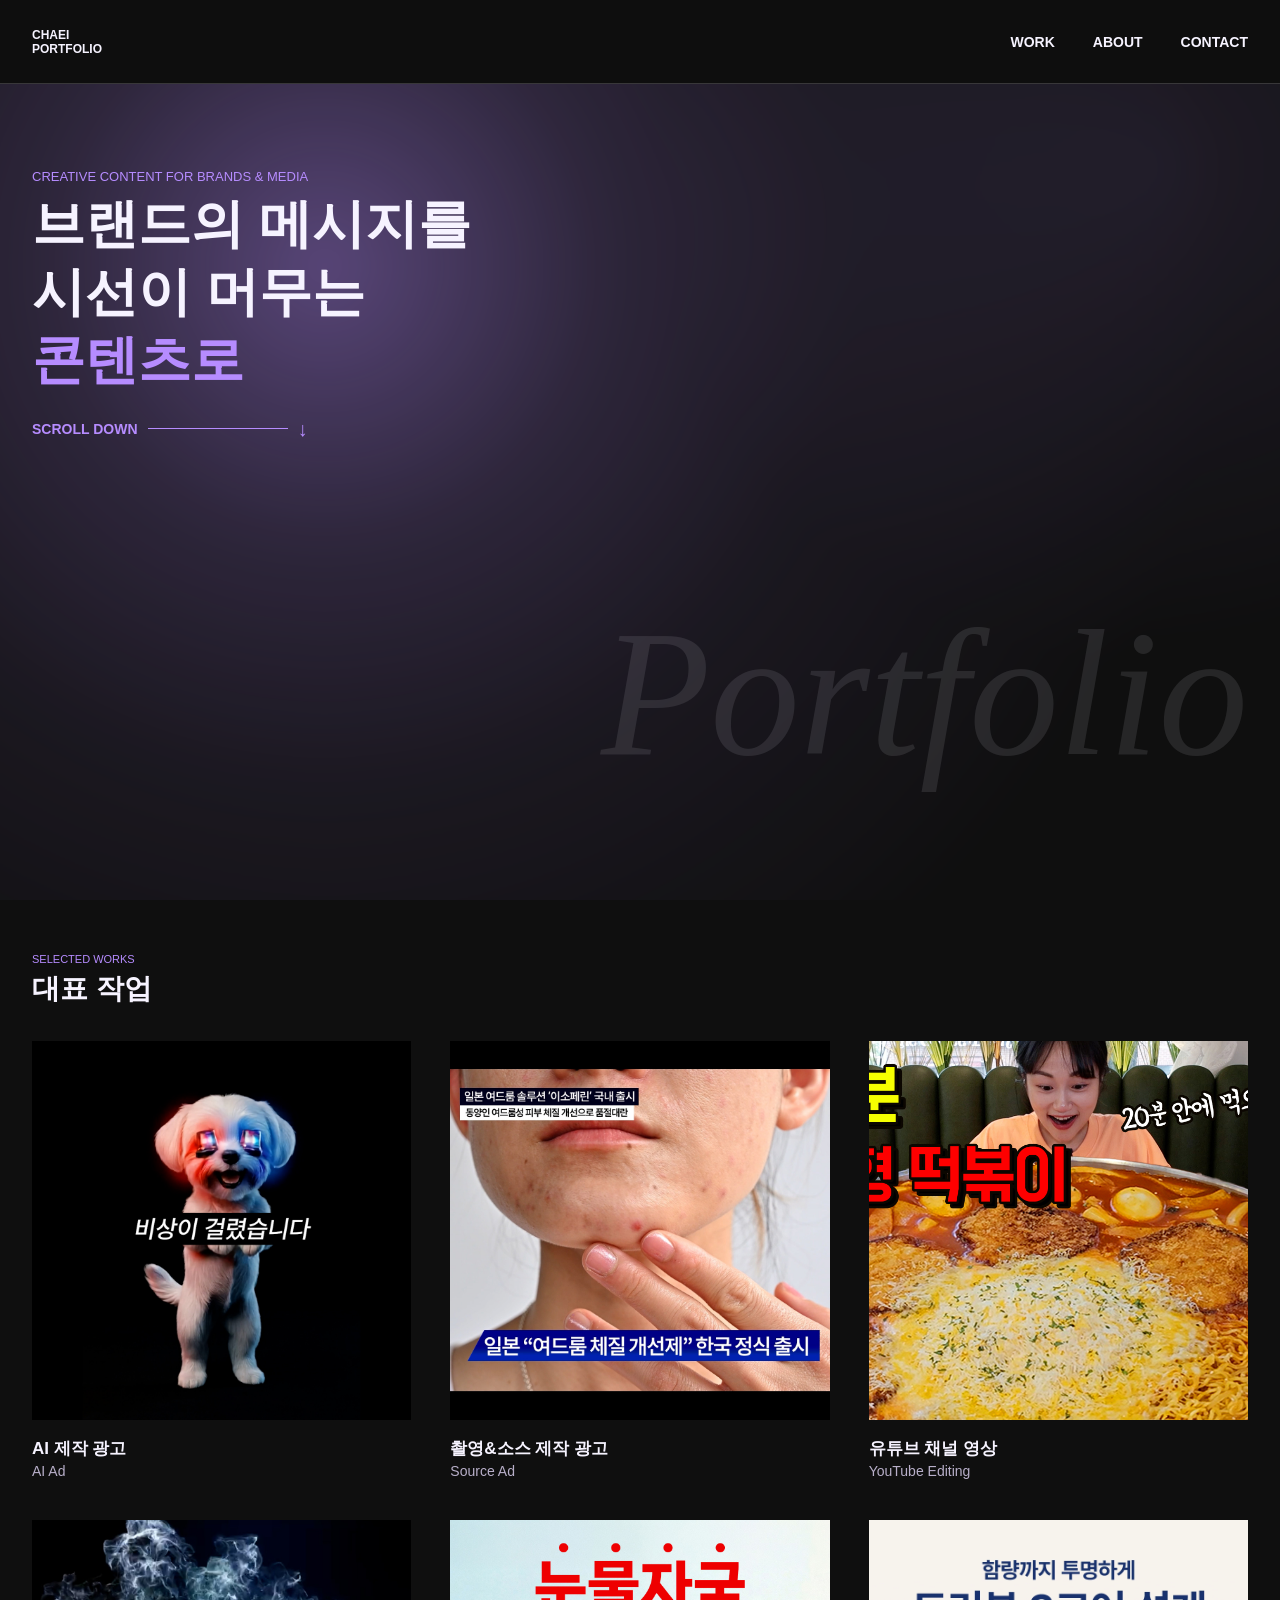
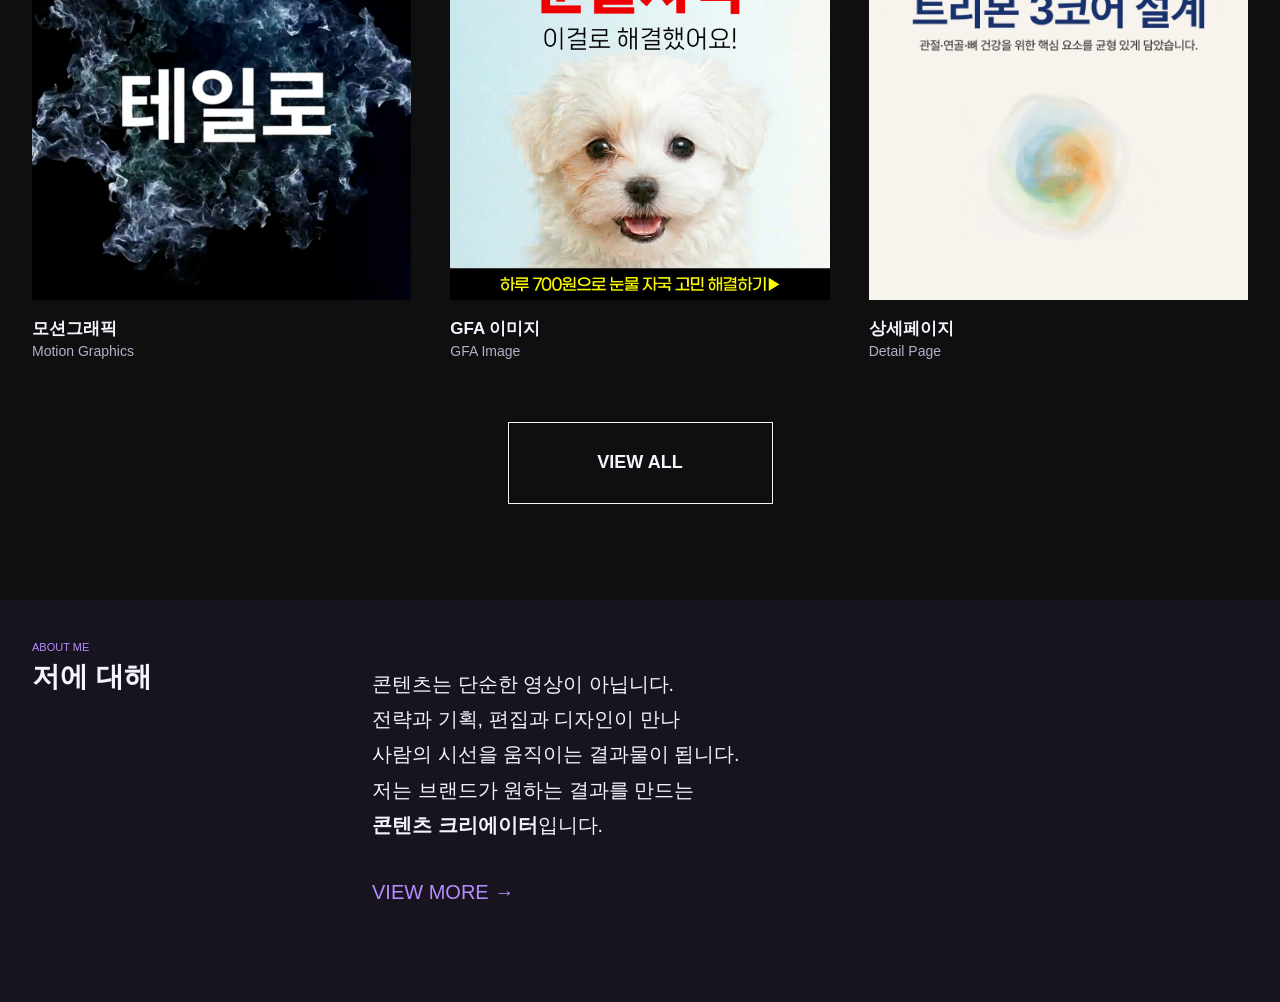
==== commit 5d7fcca1: "Integrate Clarity tracking script Added Clarity tracking script to index.html." ====
--- a/index.html
+++ b/index.html
@@ -21,6 +21,13 @@
     <title>Chaei Portfolio</title>
     <link rel="stylesheet" href="styles.css" />
     <script src="script.js" defer></script>
+<script type="text/javascript">
+    (function(c,l,a,r,i,t,y){
+        c[a]=c[a]||function(){(c[a].q=c[a].q||[]).push(arguments)};
+        t=l.createElement(r);t.async=1;t.src="https://www.clarity.ms/tag/"+i;
+        y=l.getElementsByTagName(r)[0];y.parentNode.insertBefore(t,y);
+    })(window, document, "clarity", "script", "xn4gxzs4u4");
+</script>
   </head>
   <body>
     <header class="site-header">
--- a/styles.css
+++ b/styles.css
@@ -117,7 +117,7 @@
   overflow: hidden;
   width: 100%;
   min-height: max(548px, calc(100svh - 84px));
-  padding-top: 64px;
+  padding-top: 84px;
   padding-inline: max(32px, calc((100vw - var(--max)) / 2));
   --glow-x: 34%;
   --glow-y: 32%;
@@ -244,6 +244,7 @@
   min-height: calc(100svh - 4px);
   scroll-margin-top: 84px;
   padding-top: 52px;
+  padding-bottom: 96px;
 }
 
 .section-heading p {
@@ -757,6 +758,16 @@
 
 .gallery-item[data-kind="gfa"] .work-art {
   aspect-ratio: 1;
+  background: #0f0f0f;
+}
+
+.gallery-item[data-kind="gfa"] .work-art::before,
+.gallery-item[data-kind="gfa"] .work-art::after {
+  display: none;
+}
+
+.gallery-item[data-kind="gfa"] .work-art img {
+  object-fit: contain;
 }
 
 .gallery-item[data-kind="detail"] .work-art {
@@ -856,7 +867,7 @@
 
   .selected-work {
     min-height: auto;
-    padding-bottom: 84px;
+    padding-bottom: 104px;
   }
 
   .about-inner {
@@ -891,7 +902,7 @@
   .hero {
     width: 100%;
     min-height: calc(100svh - 72px);
-    padding-top: 26px;
+    padding-top: 44px;
     padding-inline: 16px;
   }
 
@@ -916,6 +927,7 @@
   .selected-work {
     scroll-margin-top: 72px;
     padding-top: 20px;
+    padding-bottom: 72px;
   }
 
   .selected-grid,
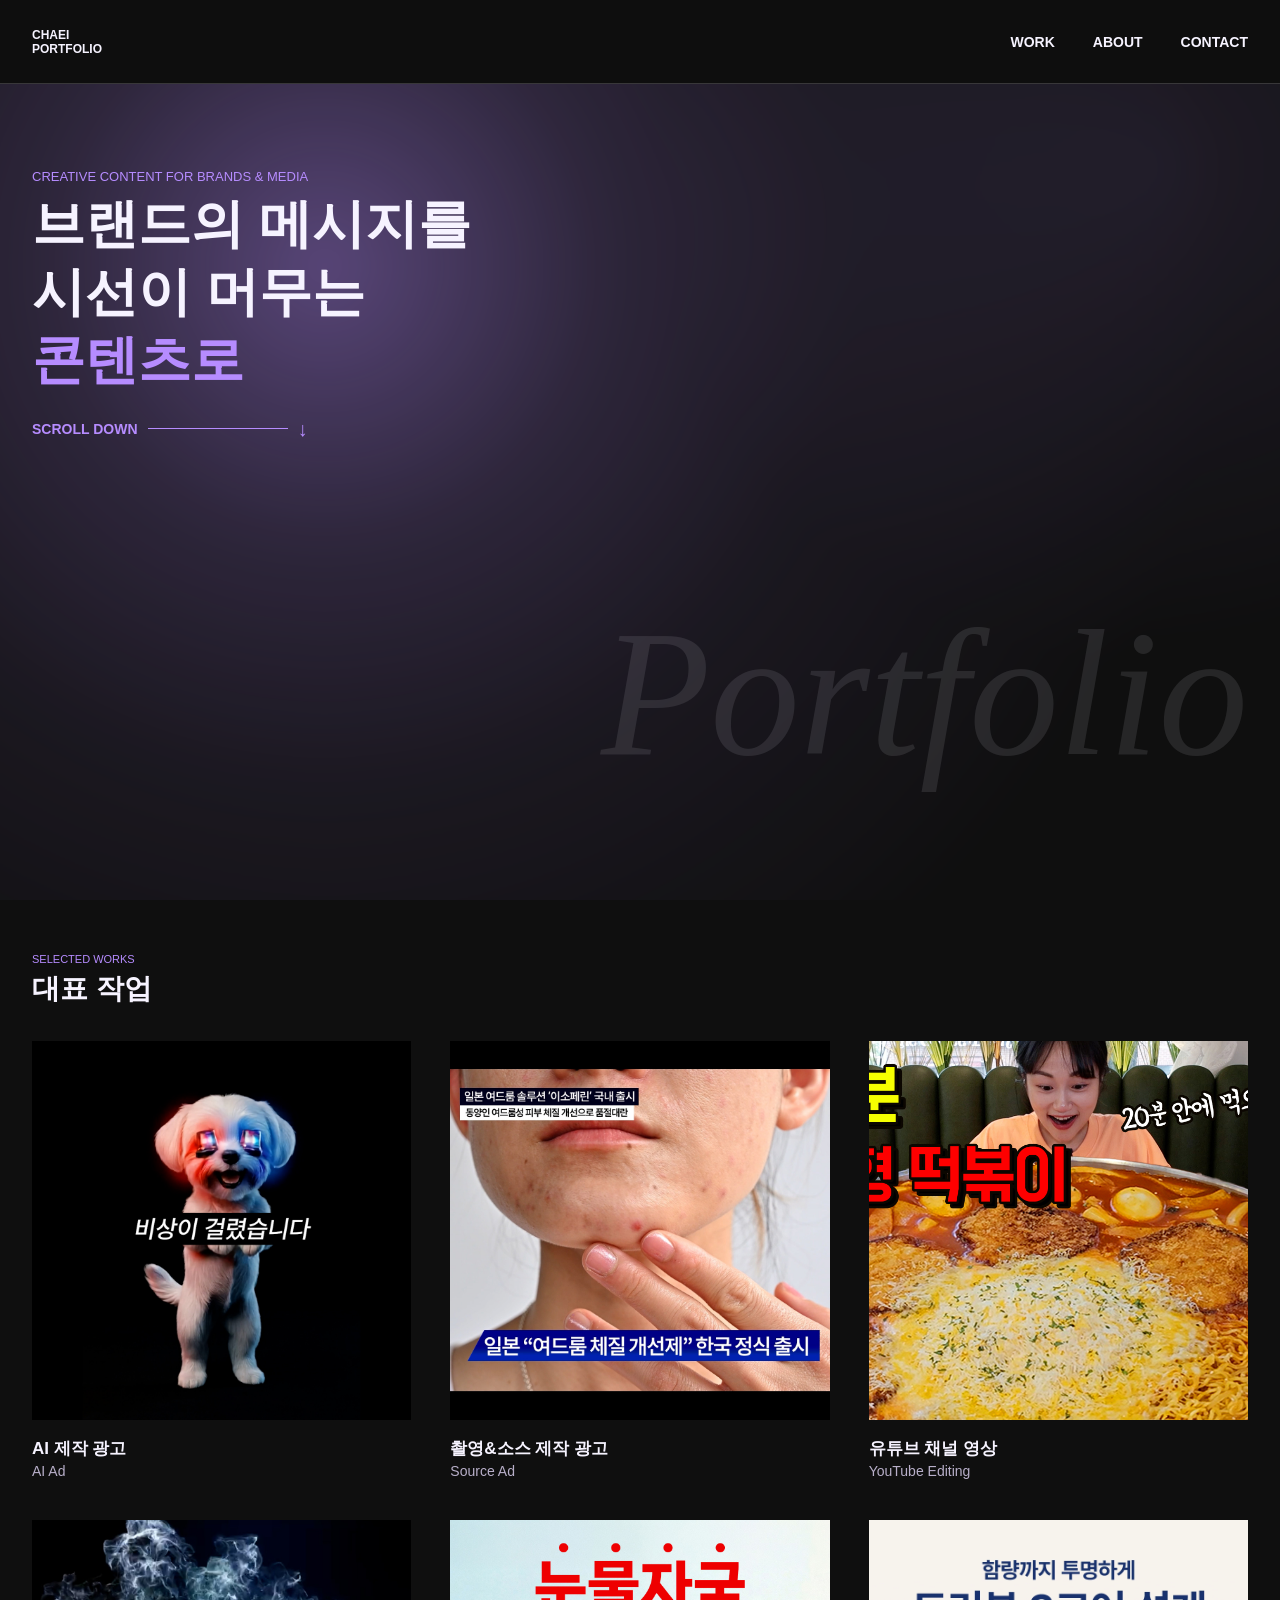
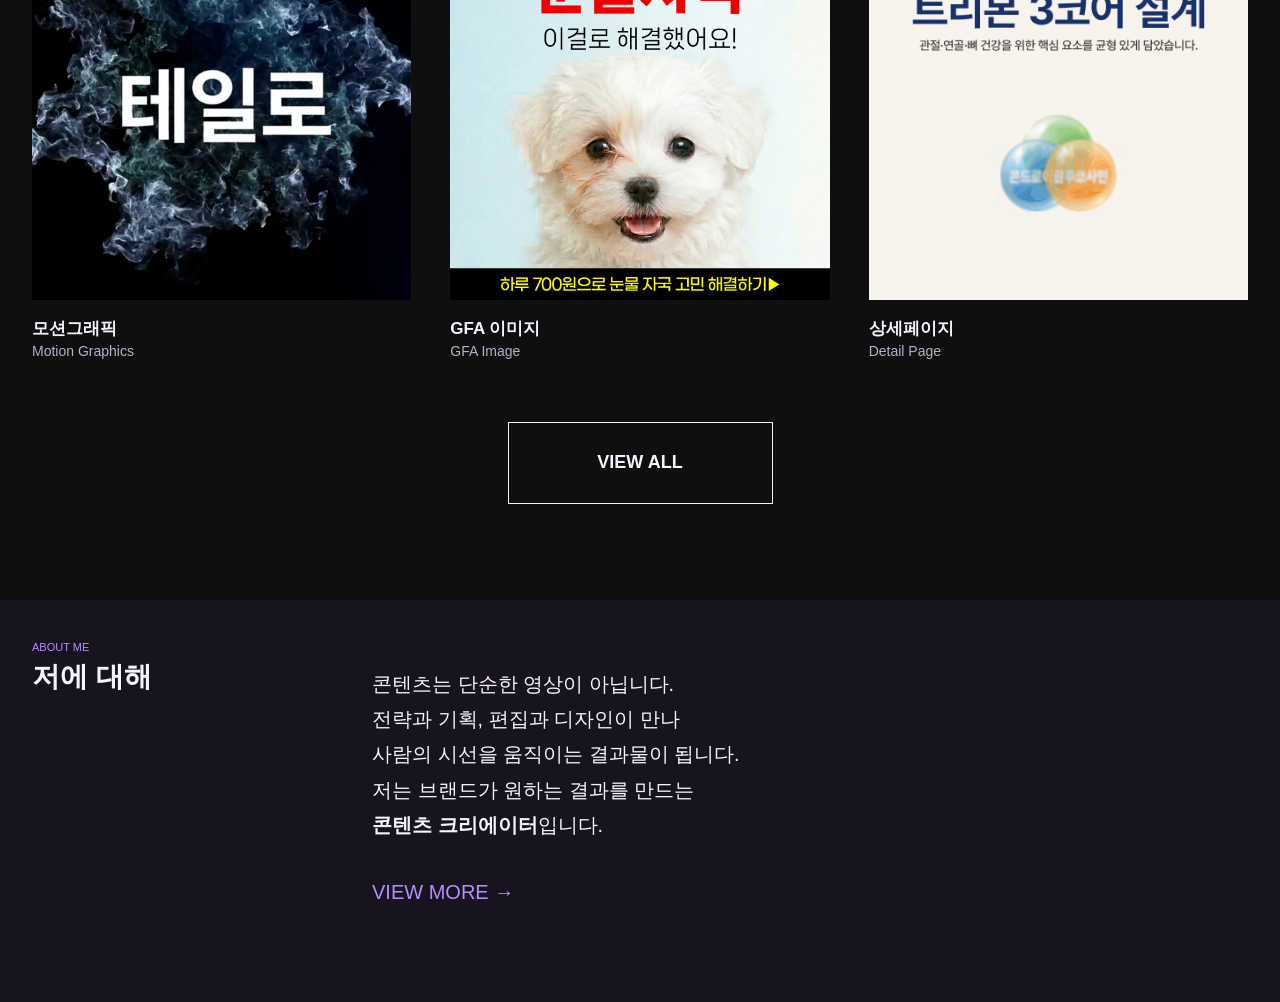
==== commit 87dee995: "Update meta tag for Google site verification" ====
--- a/index.html
+++ b/index.html
@@ -28,6 +28,7 @@
         y=l.getElementsByTagName(r)[0];y.parentNode.insertBefore(t,y);
     })(window, document, "clarity", "script", "xn4gxzs4u4");
 </script>
+<meta name="google-site-verification" content="HvsFK1TIlB-o8bp99-R6JKJnRgZ4_V_eIu97Mmmr2tY" />
   </head>
   <body>
     <header class="site-header">
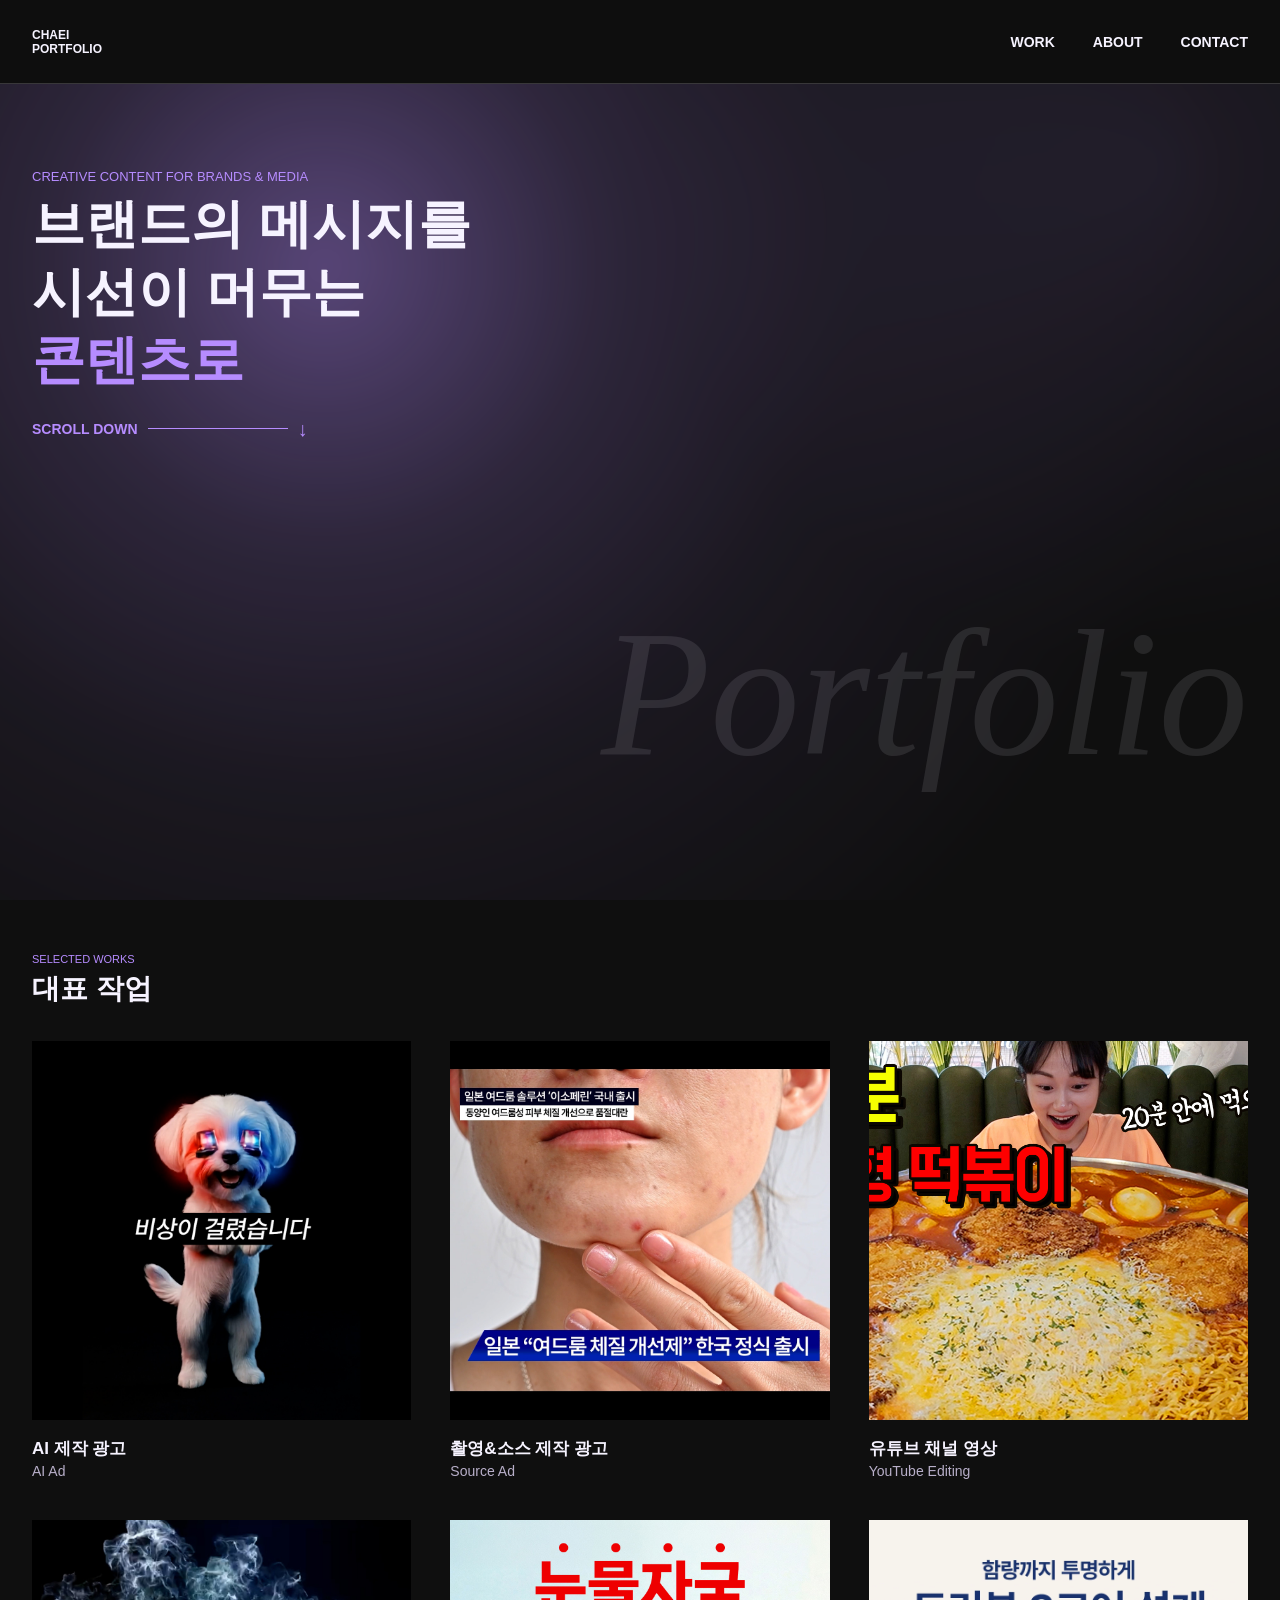
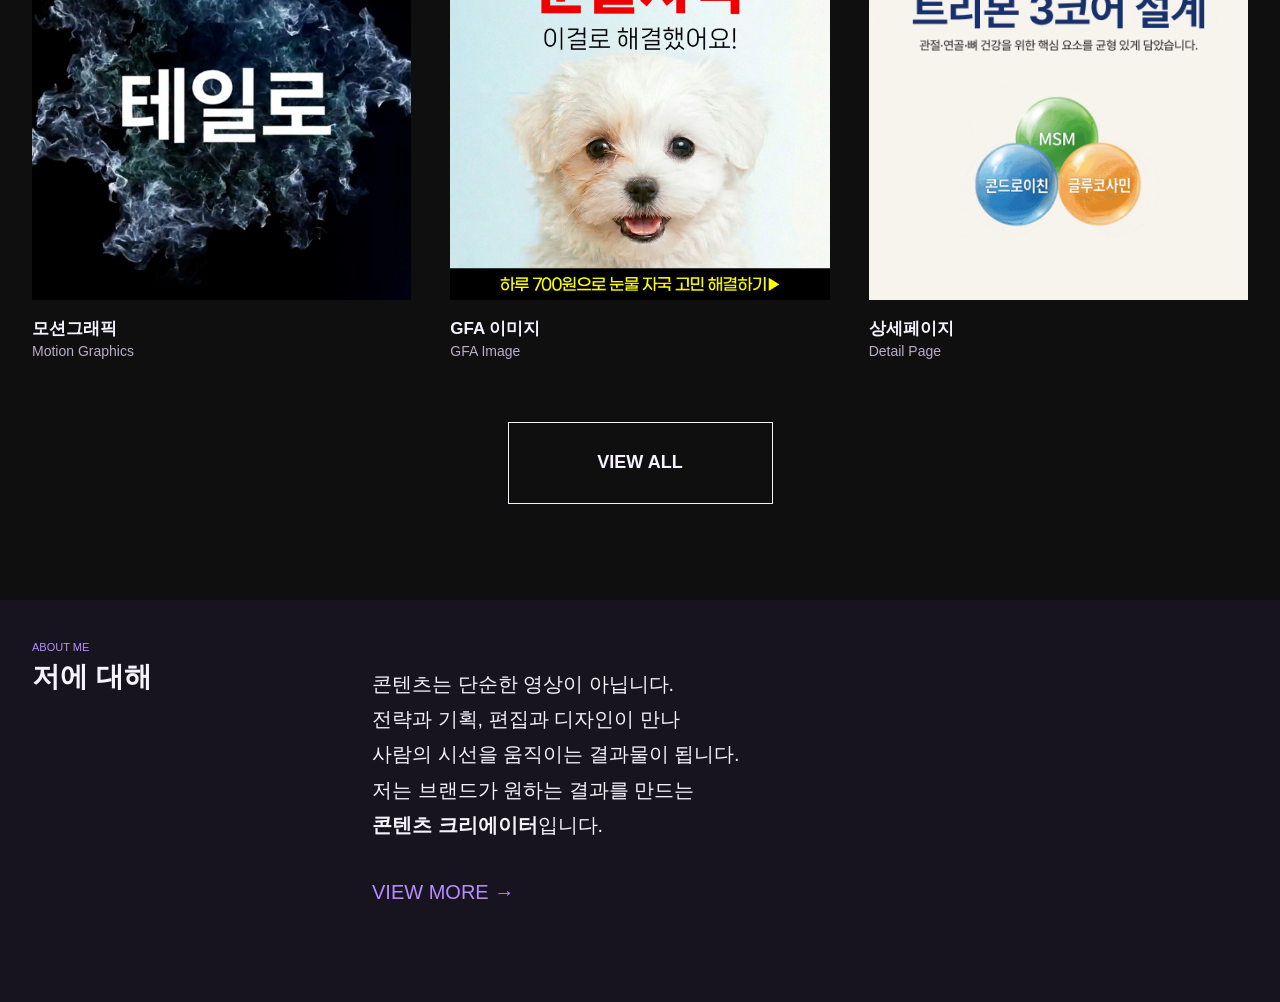
==== commit 86025056: "Update index.html" ====
--- a/index.html
+++ b/index.html
@@ -28,7 +28,6 @@
         y=l.getElementsByTagName(r)[0];y.parentNode.insertBefore(t,y);
     })(window, document, "clarity", "script", "xn4gxzs4u4");
 </script>
-<meta name="google-site-verification" content="HvsFK1TIlB-o8bp99-R6JKJnRgZ4_V_eIu97Mmmr2tY" />
   </head>
   <body>
     <header class="site-header">
